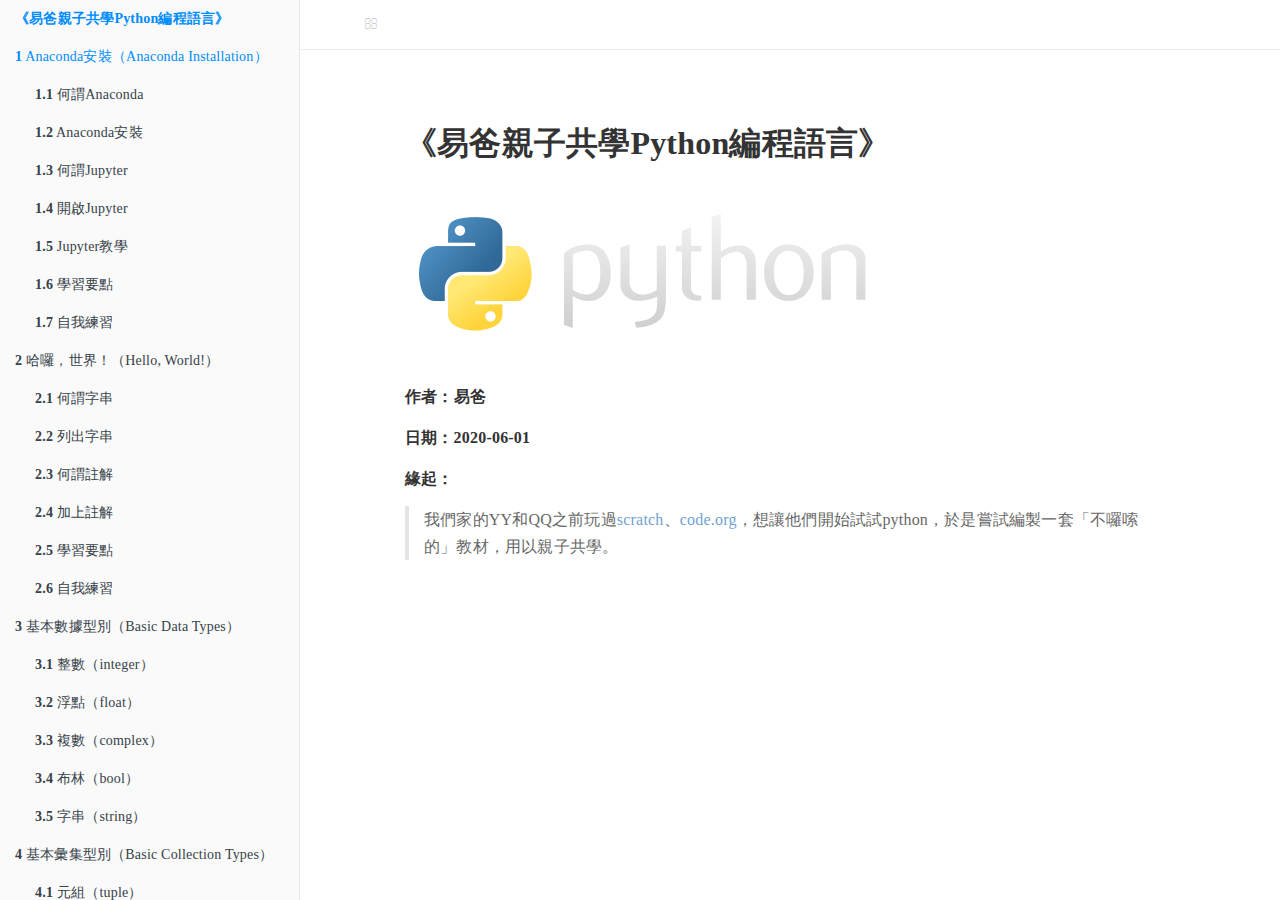
==== docs/index.html @ b2f45317 "first release" ====
<!DOCTYPE html>
<html lang="" xml:lang="">
<head>

  <meta charset="utf-8" />
  <meta http-equiv="X-UA-Compatible" content="IE=edge" />
  <title>《易爸親子共學Python編程語言》 | _main.utf8</title>
  <meta name="description" content="" />
  <meta name="generator" content="bookdown 0.19 and GitBook 2.6.7" />

  <meta property="og:title" content="《易爸親子共學Python編程語言》 | _main.utf8" />
  <meta property="og:type" content="book" />
  
  
  
  

  <meta name="twitter:card" content="summary" />
  <meta name="twitter:title" content="《易爸親子共學Python編程語言》 | _main.utf8" />
  
  
  




  <meta name="viewport" content="width=device-width, initial-scale=1" />
  <meta name="apple-mobile-web-app-capable" content="yes" />
  <meta name="apple-mobile-web-app-status-bar-style" content="black" />
  
  

<link rel="next" href="anaconda安裝anaconda-installation.html"/>
<script src="libs/jquery-2.2.3/jquery.min.js"></script>
<link href="libs/gitbook-2.6.7/css/style.css" rel="stylesheet" />
<link href="libs/gitbook-2.6.7/css/plugin-table.css" rel="stylesheet" />
<link href="libs/gitbook-2.6.7/css/plugin-bookdown.css" rel="stylesheet" />
<link href="libs/gitbook-2.6.7/css/plugin-highlight.css" rel="stylesheet" />
<link href="libs/gitbook-2.6.7/css/plugin-search.css" rel="stylesheet" />
<link href="libs/gitbook-2.6.7/css/plugin-fontsettings.css" rel="stylesheet" />
<link href="libs/gitbook-2.6.7/css/plugin-clipboard.css" rel="stylesheet" />











<style type="text/css">
code.sourceCode > span { display: inline-block; line-height: 1.25; }
code.sourceCode > span { color: inherit; text-decoration: inherit; }
code.sourceCode > span:empty { height: 1.2em; }
.sourceCode { overflow: visible; }
code.sourceCode { white-space: pre; position: relative; }
pre.sourceCode { margin: 0; }
@media screen {
div.sourceCode { overflow: auto; }
}
@media print {
code.sourceCode { white-space: pre-wrap; }
code.sourceCode > span { text-indent: -5em; padding-left: 5em; }
}
pre.numberSource code
  { counter-reset: source-line 0; }
pre.numberSource code > span
  { position: relative; left: -4em; counter-increment: source-line; }
pre.numberSource code > span > a:first-child::before
  { content: counter(source-line);
    position: relative; left: -1em; text-align: right; vertical-align: baseline;
    border: none; display: inline-block;
    -webkit-touch-callout: none; -webkit-user-select: none;
    -khtml-user-select: none; -moz-user-select: none;
    -ms-user-select: none; user-select: none;
    padding: 0 4px; width: 4em;
    color: #aaaaaa;
  }
pre.numberSource { margin-left: 3em; border-left: 1px solid #aaaaaa;  padding-left: 4px; }
div.sourceCode
  {   }
@media screen {
code.sourceCode > span > a:first-child::before { text-decoration: underline; }
}
code span.al { color: #ff0000; font-weight: bold; } /* Alert */
code span.an { color: #60a0b0; font-weight: bold; font-style: italic; } /* Annotation */
code span.at { color: #7d9029; } /* Attribute */
code span.bn { color: #40a070; } /* BaseN */
code span.bu { } /* BuiltIn */
code span.cf { color: #007020; font-weight: bold; } /* ControlFlow */
code span.ch { color: #4070a0; } /* Char */
code span.cn { color: #880000; } /* Constant */
code span.co { color: #60a0b0; font-style: italic; } /* Comment */
code span.cv { color: #60a0b0; font-weight: bold; font-style: italic; } /* CommentVar */
code span.do { color: #ba2121; font-style: italic; } /* Documentation */
code span.dt { color: #902000; } /* DataType */
code span.dv { color: #40a070; } /* DecVal */
code span.er { color: #ff0000; font-weight: bold; } /* Error */
code span.ex { } /* Extension */
code span.fl { color: #40a070; } /* Float */
code span.fu { color: #06287e; } /* Function */
code span.im { } /* Import */
code span.in { color: #60a0b0; font-weight: bold; font-style: italic; } /* Information */
code span.kw { color: #007020; font-weight: bold; } /* Keyword */
code span.op { color: #666666; } /* Operator */
code span.ot { color: #007020; } /* Other */
code span.pp { color: #bc7a00; } /* Preprocessor */
code span.sc { color: #4070a0; } /* SpecialChar */
code span.ss { color: #bb6688; } /* SpecialString */
code span.st { color: #4070a0; } /* String */
code span.va { color: #19177c; } /* Variable */
code span.vs { color: #4070a0; } /* VerbatimString */
code span.wa { color: #60a0b0; font-weight: bold; font-style: italic; } /* Warning */
</style>

<link rel="stylesheet" href="css\JhengHei.css" type="text/css" />
</head>

<body>



  <div class="book without-animation with-summary font-size-2 font-family-1" data-basepath=".">

    <div class="book-summary">
      <nav role="navigation">

<ul class="summary">
<li><a href="index.html#易爸親子共學python編程語言"><strong>《易爸親子共學Python編程語言》</strong></a></li>
<li class="chapter" data-level="1" data-path="anaconda安裝anaconda-installation.html"><a href="anaconda安裝anaconda-installation.html"><i class="fa fa-check"></i><b>1</b> Anaconda安裝（Anaconda Installation）</a><ul>
<li class="chapter" data-level="1.1" data-path="anaconda安裝anaconda-installation.html"><a href="anaconda安裝anaconda-installation.html#何謂anaconda"><i class="fa fa-check"></i><b>1.1</b> 何謂Anaconda</a></li>
<li class="chapter" data-level="1.2" data-path="anaconda安裝anaconda-installation.html"><a href="anaconda安裝anaconda-installation.html#anaconda安裝"><i class="fa fa-check"></i><b>1.2</b> Anaconda安裝</a></li>
<li class="chapter" data-level="1.3" data-path="anaconda安裝anaconda-installation.html"><a href="anaconda安裝anaconda-installation.html#何謂jupyter"><i class="fa fa-check"></i><b>1.3</b> 何謂Jupyter</a></li>
<li class="chapter" data-level="1.4" data-path="anaconda安裝anaconda-installation.html"><a href="anaconda安裝anaconda-installation.html#開啟jupyter"><i class="fa fa-check"></i><b>1.4</b> 開啟Jupyter</a></li>
<li class="chapter" data-level="1.5" data-path="anaconda安裝anaconda-installation.html"><a href="anaconda安裝anaconda-installation.html#jupyter教學"><i class="fa fa-check"></i><b>1.5</b> Jupyter教學</a></li>
<li class="chapter" data-level="1.6" data-path="anaconda安裝anaconda-installation.html"><a href="anaconda安裝anaconda-installation.html#學習要點"><i class="fa fa-check"></i><b>1.6</b> 學習要點</a></li>
<li class="chapter" data-level="1.7" data-path="anaconda安裝anaconda-installation.html"><a href="anaconda安裝anaconda-installation.html#自我練習"><i class="fa fa-check"></i><b>1.7</b> 自我練習</a></li>
</ul></li>
<li class="chapter" data-level="2" data-path="哈囉世界hello-world.html"><a href="哈囉世界hello-world.html"><i class="fa fa-check"></i><b>2</b> 哈囉，世界！（Hello, World!）</a><ul>
<li class="chapter" data-level="2.1" data-path="哈囉世界hello-world.html"><a href="哈囉世界hello-world.html#何謂字串"><i class="fa fa-check"></i><b>2.1</b> 何謂字串</a></li>
<li class="chapter" data-level="2.2" data-path="哈囉世界hello-world.html"><a href="哈囉世界hello-world.html#列出字串"><i class="fa fa-check"></i><b>2.2</b> 列出字串</a></li>
<li class="chapter" data-level="2.3" data-path="哈囉世界hello-world.html"><a href="哈囉世界hello-world.html#何謂註解"><i class="fa fa-check"></i><b>2.3</b> 何謂註解</a></li>
<li class="chapter" data-level="2.4" data-path="哈囉世界hello-world.html"><a href="哈囉世界hello-world.html#加上註解"><i class="fa fa-check"></i><b>2.4</b> 加上註解</a></li>
<li class="chapter" data-level="2.5" data-path="哈囉世界hello-world.html"><a href="哈囉世界hello-world.html#學習要點-1"><i class="fa fa-check"></i><b>2.5</b> 學習要點</a></li>
<li class="chapter" data-level="2.6" data-path="哈囉世界hello-world.html"><a href="哈囉世界hello-world.html#自我練習-1"><i class="fa fa-check"></i><b>2.6</b> 自我練習</a></li>
</ul></li>
<li class="chapter" data-level="3" data-path="基本數據型別basic-data-types.html"><a href="基本數據型別basic-data-types.html"><i class="fa fa-check"></i><b>3</b> 基本數據型別（Basic Data Types）</a><ul>
<li class="chapter" data-level="3.1" data-path="基本數據型別basic-data-types.html"><a href="基本數據型別basic-data-types.html#整數integer"><i class="fa fa-check"></i><b>3.1</b> 整數（integer）</a><ul>
<li class="chapter" data-level="3.1.1" data-path="基本數據型別basic-data-types.html"><a href="基本數據型別basic-data-types.html#列出整數"><i class="fa fa-check"></i><b>3.1.1</b> 列出整數</a></li>
<li class="chapter" data-level="3.1.2" data-path="基本數據型別basic-data-types.html"><a href="基本數據型別basic-data-types.html#何謂數據型別"><i class="fa fa-check"></i><b>3.1.2</b> 何謂數據型別</a></li>
<li class="chapter" data-level="3.1.3" data-path="基本數據型別basic-data-types.html"><a href="基本數據型別basic-data-types.html#整數運算"><i class="fa fa-check"></i><b>3.1.3</b> 整數運算</a></li>
<li class="chapter" data-level="3.1.4" data-path="基本數據型別basic-data-types.html"><a href="基本數據型別basic-data-types.html#自我練習-2"><i class="fa fa-check"></i><b>3.1.4</b> 自我練習</a></li>
</ul></li>
<li class="chapter" data-level="3.2" data-path="基本數據型別basic-data-types.html"><a href="基本數據型別basic-data-types.html#浮點float"><i class="fa fa-check"></i><b>3.2</b> 浮點（float）</a></li>
<li class="chapter" data-level="3.3" data-path="基本數據型別basic-data-types.html"><a href="基本數據型別basic-data-types.html#複數complex"><i class="fa fa-check"></i><b>3.3</b> 複數（complex）</a></li>
<li class="chapter" data-level="3.4" data-path="基本數據型別basic-data-types.html"><a href="基本數據型別basic-data-types.html#布林bool"><i class="fa fa-check"></i><b>3.4</b> 布林（bool）</a></li>
<li class="chapter" data-level="3.5" data-path="基本數據型別basic-data-types.html"><a href="基本數據型別basic-data-types.html#字串string"><i class="fa fa-check"></i><b>3.5</b> 字串（string）</a></li>
</ul></li>
<li class="chapter" data-level="4" data-path="基本彙集型別basic-collection-types.html"><a href="基本彙集型別basic-collection-types.html"><i class="fa fa-check"></i><b>4</b> 基本彙集型別（Basic Collection Types）</a><ul>
<li class="chapter" data-level="4.1" data-path="基本彙集型別basic-collection-types.html"><a href="基本彙集型別basic-collection-types.html#元組tuple"><i class="fa fa-check"></i><b>4.1</b> 元組（tuple）</a></li>
<li class="chapter" data-level="4.2" data-path="基本彙集型別basic-collection-types.html"><a href="基本彙集型別basic-collection-types.html#串列list"><i class="fa fa-check"></i><b>4.2</b> 串列（list）</a></li>
<li class="chapter" data-level="4.3" data-path="基本彙集型別basic-collection-types.html"><a href="基本彙集型別basic-collection-types.html#集合set"><i class="fa fa-check"></i><b>4.3</b> 集合（set）</a></li>
<li class="chapter" data-level="4.4" data-path="基本彙集型別basic-collection-types.html"><a href="基本彙集型別basic-collection-types.html#字典dictionary"><i class="fa fa-check"></i><b>4.4</b> 字典（dictionary）</a></li>
</ul></li>
</ul>

      </nav>
    </div>

    <div class="book-body">
      <div class="body-inner">
        <div class="book-header" role="navigation">
          <h1>
            <i class="fa fa-circle-o-notch fa-spin"></i><a href="./"></a>
          </h1>
        </div>

        <div class="page-wrapper" tabindex="-1" role="main">
          <div class="page-inner">

            <section class="normal" id="section-">
<!--bookdown:title:end-->
<!--bookdown:title:start-->
<div id="易爸親子共學python編程語言" class="section level1 unnumbered">
<h1><strong>《易爸親子共學Python編程語言》</strong></h1>
<!-- ```{r logo, message = FALSE, warning = FALSE, error = FALSE, out.width = "100%"}
knitr::include_graphics(path = "./python.png")
``` -->
<!-- ![](./python.png) -->
<p><img src="img/python.png" width="580" /></p>
<p><strong>作者：易爸</strong></p>
<p><strong>日期：2020-06-01</strong></p>
<p><strong>緣起：</strong></p>
<blockquote>
<p>我們家的YY和QQ之前玩過<a href="https://scratch.mit.edu/">scratch</a>、<a href="https://code.org/">code.org</a>，想讓他們開始試試python，於是嘗試編製一套「不囉嗦的」教材，用以親子共學。</p>
</blockquote>
<p> </p>
<p> </p>

</div>
            </section>

          </div>
        </div>
      </div>

<a href="anaconda安裝anaconda-installation.html" class="navigation navigation-next navigation-unique" aria-label="Next page"><i class="fa fa-angle-right"></i></a>
    </div>
  </div>
<script src="libs/gitbook-2.6.7/js/app.min.js"></script>
<script src="libs/gitbook-2.6.7/js/lunr.js"></script>
<script src="libs/gitbook-2.6.7/js/clipboard.min.js"></script>
<script src="libs/gitbook-2.6.7/js/plugin-search.js"></script>
<script src="libs/gitbook-2.6.7/js/plugin-sharing.js"></script>
<script src="libs/gitbook-2.6.7/js/plugin-fontsettings.js"></script>
<script src="libs/gitbook-2.6.7/js/plugin-bookdown.js"></script>
<script src="libs/gitbook-2.6.7/js/jquery.highlight.js"></script>
<script src="libs/gitbook-2.6.7/js/plugin-clipboard.js"></script>
<script>
gitbook.require(["gitbook"], function(gitbook) {
gitbook.start({
"sharing": {
"github": false,
"facebook": true,
"twitter": true,
"linkedin": false,
"weibo": false,
"instapaper": false,
"vk": false,
"all": ["facebook", "twitter", "linkedin", "weibo", "instapaper"]
},
"fontsettings": {
"theme": "white",
"family": "sans",
"size": 2
},
"edit": {
"link": null,
"text": null
},
"history": {
"link": null,
"text": null
},
"view": {
"link": null,
"text": null
},
"download": null,
"toc": {
"collapse": "subsection"
}
});
});
</script>

</body>

</html>
---- docs/libs/gitbook-2.6.7/css/style.css ----
/*! normalize.css v2.1.0 | MIT License | git.io/normalize */img,legend{border:0}*,.fa{-webkit-font-smoothing:antialiased}.fa-ul>li,sub,sup{position:relative}.book .book-body .page-wrapper .page-inner section.normal hr:after,.book-langs-index .inner .languages:after,.buttons:after,.dropdown-menu .buttons:after{clear:both}body,html{-ms-text-size-adjust:100%;-webkit-text-size-adjust:100%}article,aside,details,figcaption,figure,footer,header,hgroup,main,nav,section,summary{display:block}audio,canvas,video{display:inline-block}.hidden,[hidden]{display:none}audio:not([controls]){display:none;height:0}html{font-family:sans-serif}body,figure{margin:0}a:focus{outline:dotted thin}a:active,a:hover{outline:0}h1{font-size:2em;margin:.67em 0}abbr[title]{border-bottom:1px dotted}b,strong{font-weight:700}dfn{font-style:italic}hr{-moz-box-sizing:content-box;box-sizing:content-box;height:0}mark{background:#ff0;color:#000}code,kbd,pre,samp{font-family:monospace,serif;font-size:1em}pre{white-space:pre-wrap}q{quotes:"\201C" "\201D" "\2018" "\2019"}small{font-size:80%}sub,sup{font-size:75%;line-height:0;vertical-align:baseline}sup{top:-.5em}sub{bottom:-.25em}svg:not(:root){overflow:hidden}fieldset{border:1px solid silver;margin:0 2px;padding:.35em .625em .75em}legend{padding:0}button,input,select,textarea{font-family:inherit;font-size:100%;margin:0}button,input{line-height:normal}button,select{text-transform:none}button,html input[type=button],input[type=reset],input[type=submit]{-webkit-appearance:button;cursor:pointer}button[disabled],html input[disabled]{cursor:default}input[type=checkbox],input[type=radio]{box-sizing:border-box;padding:0}input[type=search]{-webkit-appearance:textfield;-moz-box-sizing:content-box;-webkit-box-sizing:content-box;box-sizing:content-box}input[type=search]::-webkit-search-cancel-button{margin-right:10px;}button::-moz-focus-inner,input::-moz-focus-inner{border:0;padding:0}textarea{overflow:auto;vertical-align:top}table{border-collapse:collapse;border-spacing:0}/*!
 * Preboot v2
 *
 * Open sourced under MIT license by @mdo.
 * Some variables and mixins from Bootstrap (Apache 2 license).
 */.link-inherit,.link-inherit:focus,.link-inherit:hover{color:inherit}.fa,.fa-stack{display:inline-block}/*!
 *  Font Awesome 4.1.0 by @davegandy - http://fontawesome.io - @fontawesome
 *  License - http://fontawesome.io/license (Font: SIL OFL 1.1, CSS: MIT License)
 */@font-face{font-family:FontAwesome;src:url(./fontawesome/fontawesome-webfont.ttf?v=4.1.0) format('truetype');font-weight:400;font-style:normal}.fa{font-family:FontAwesome;font-style:normal;font-weight:400;line-height:1;-moz-osx-font-smoothing:grayscale}.book .book-header,.book .book-summary{font-family:"Helvetica Neue",Helvetica,Arial,sans-serif}.fa-lg{font-size:1.33333333em;line-height:.75em;vertical-align:-15%}.fa-2x{font-size:2em}.fa-3x{font-size:3em}.fa-4x{font-size:4em}.fa-5x{font-size:5em}.fa-fw{width:1.28571429em;text-align:center}.fa-ul{padding-left:0;margin-left:2.14285714em;list-style-type:none}.fa-li{position:absolute;left:-2.14285714em;width:2.14285714em;top:.14285714em;text-align:center}.fa-li.fa-lg{left:-1.85714286em}.fa-border{padding:.2em .25em .15em;border:.08em solid #eee;border-radius:.1em}.pull-right{float:right}.pull-left{float:left}.fa.pull-left{margin-right:.3em}.fa.pull-right{margin-left:.3em}.fa-spin{-webkit-animation:spin 2s infinite linear;-moz-animation:spin 2s infinite linear;-o-animation:spin 2s infinite linear;animation:spin 2s infinite linear}@-moz-keyframes spin{0%{-moz-transform:rotate(0)}100%{-moz-transform:rotate(359deg)}}@-webkit-keyframes spin{0%{-webkit-transform:rotate(0)}100%{-webkit-transform:rotate(359deg)}}@-o-keyframes spin{0%{-o-transform:rotate(0)}100%{-o-transform:rotate(359deg)}}@keyframes spin{0%{-webkit-transform:rotate(0);transform:rotate(0)}100%{-webkit-transform:rotate(359deg);transform:rotate(359deg)}}.fa-rotate-90{filter:progid:DXImageTransform.Microsoft.BasicImage(rotation=1);-webkit-transform:rotate(90deg);-moz-transform:rotate(90deg);-ms-transform:rotate(90deg);-o-transform:rotate(90deg);transform:rotate(90deg)}.fa-rotate-180{filter:progid:DXImageTransform.Microsoft.BasicImage(rotation=2);-webkit-transform:rotate(180deg);-moz-transform:rotate(180deg);-ms-transform:rotate(180deg);-o-transform:rotate(180deg);transform:rotate(180deg)}.fa-rotate-270{filter:progid:DXImageTransform.Microsoft.BasicImage(rotation=3);-webkit-transform:rotate(270deg);-moz-transform:rotate(270deg);-ms-transform:rotate(270deg);-o-transform:rotate(270deg);transform:rotate(270deg)}.fa-flip-horizontal{filter:progid:DXImageTransform.Microsoft.BasicImage(rotation=0, mirror=1);-webkit-transform:scale(-1,1);-moz-transform:scale(-1,1);-ms-transform:scale(-1,1);-o-transform:scale(-1,1);transform:scale(-1,1)}.fa-flip-vertical{filter:progid:DXImageTransform.Microsoft.BasicImage(rotation=2, mirror=1);-webkit-transform:scale(1,-1);-moz-transform:scale(1,-1);-ms-transform:scale(1,-1);-o-transform:scale(1,-1);transform:scale(1,-1)}.fa-stack{position:relative;width:2em;height:2em;line-height:2em;vertical-align:middle}.fa-stack-1x,.fa-stack-2x{position:absolute;left:0;width:100%;text-align:center}.fa-stack-1x{line-height:inherit}.fa-stack-2x{font-size:2em}.fa-inverse{color:#fff}.fa-glass:before{content:"\f000"}.fa-music:before{content:"\f001"}.fa-search:before{content:"\f002"}.fa-envelope-o:before{content:"\f003"}.fa-heart:before{content:"\f004"}.fa-star:before{content:"\f005"}.fa-star-o:before{content:"\f006"}.fa-user:before{content:"\f007"}.fa-film:before{content:"\f008"}.fa-th-large:before{content:"\f009"}.fa-th:before{content:"\f00a"}.fa-th-list:before{content:"\f00b"}.fa-check:before{content:"\f00c"}.fa-times:before{content:"\f00d"}.fa-search-plus:before{content:"\f00e"}.fa-search-minus:before{content:"\f010"}.fa-power-off:before{content:"\f011"}.fa-signal:before{content:"\f012"}.fa-cog:before,.fa-gear:before{content:"\f013"}.fa-trash-o:before{content:"\f014"}.fa-home:before{content:"\f015"}.fa-file-o:before{content:"\f016"}.fa-clock-o:before{content:"\f017"}.fa-road:before{content:"\f018"}.fa-download:before{content:"\f019"}.fa-arrow-circle-o-down:before{content:"\f01a"}.fa-arrow-circle-o-up:before{content:"\f01b"}.fa-inbox:before{content:"\f01c"}.fa-play-circle-o:before{content:"\f01d"}.fa-repeat:before,.fa-rotate-right:before{content:"\f01e"}.fa-refresh:before{content:"\f021"}.fa-list-alt:before{content:"\f022"}.fa-lock:before{content:"\f023"}.fa-flag:before{content:"\f024"}.fa-headphones:before{content:"\f025"}.fa-volume-off:before{content:"\f026"}.fa-volume-down:before{content:"\f027"}.fa-volume-up:before{content:"\f028"}.fa-qrcode:before{content:"\f029"}.fa-barcode:before{content:"\f02a"}.fa-tag:before{content:"\f02b"}.fa-tags:before{content:"\f02c"}.fa-book:before{content:"\f02d"}.fa-bookmark:before{content:"\f02e"}.fa-print:before{content:"\f02f"}.fa-camera:before{content:"\f030"}.fa-font:before{content:"\f031"}.fa-bold:before{content:"\f032"}.fa-italic:before{content:"\f033"}.fa-text-height:before{content:"\f034"}.fa-text-width:before{content:"\f035"}.fa-align-left:before{content:"\f036"}.fa-align-center:before{content:"\f037"}.fa-align-right:before{content:"\f038"}.fa-align-justify:before{content:"\f039"}.fa-list:before{content:"\f03a"}.fa-dedent:before,.fa-outdent:before{content:"\f03b"}.fa-indent:before{content:"\f03c"}.fa-video-camera:before{content:"\f03d"}.fa-image:before,.fa-photo:before,.fa-picture-o:before{content:"\f03e"}.fa-pencil:before{content:"\f040"}.fa-map-marker:before{content:"\f041"}.fa-adjust:before{content:"\f042"}.fa-tint:before{content:"\f043"}.fa-edit:before,.fa-pencil-square-o:before{content:"\f044"}.fa-share-square-o:before{content:"\f045"}.fa-check-square-o:before{content:"\f046"}.fa-arrows:before{content:"\f047"}.fa-step-backward:before{content:"\f048"}.fa-fast-backward:before{content:"\f049"}.fa-backward:before{content:"\f04a"}.fa-play:before{content:"\f04b"}.fa-pause:before{content:"\f04c"}.fa-stop:before{content:"\f04d"}.fa-forward:before{content:"\f04e"}.fa-fast-forward:before{content:"\f050"}.fa-step-forward:before{content:"\f051"}.fa-eject:before{content:"\f052"}.fa-chevron-left:before{content:"\f053"}.fa-chevron-right:before{content:"\f054"}.fa-plus-circle:before{content:"\f055"}.fa-minus-circle:before{content:"\f056"}.fa-times-circle:before{content:"\f057"}.fa-check-circle:before{content:"\f058"}.fa-question-circle:before{content:"\f059"}.fa-info-circle:before{content:"\f05a"}.fa-crosshairs:before{content:"\f05b"}.fa-times-circle-o:before{content:"\f05c"}.fa-check-circle-o:before{content:"\f05d"}.fa-ban:before{content:"\f05e"}.fa-arrow-left:before{content:"\f060"}.fa-arrow-right:before{content:"\f061"}.fa-arrow-up:before{content:"\f062"}.fa-arrow-down:before{content:"\f063"}.fa-mail-forward:before,.fa-share:before{content:"\f064"}.fa-expand:before{content:"\f065"}.fa-compress:before{content:"\f066"}.fa-plus:before{content:"\f067"}.fa-minus:before{content:"\f068"}.fa-asterisk:before{content:"\f069"}.fa-exclamation-circle:before{content:"\f06a"}.fa-gift:before{content:"\f06b"}.fa-leaf:before{content:"\f06c"}.fa-fire:before{content:"\f06d"}.fa-eye:before{content:"\f06e"}.fa-eye-slash:before{content:"\f070"}.fa-exclamation-triangle:before,.fa-warning:before{content:"\f071"}.fa-plane:before{content:"\f072"}.fa-calendar:before{content:"\f073"}.fa-random:before{content:"\f074"}.fa-comment:before{content:"\f075"}.fa-magnet:before{content:"\f076"}.fa-chevron-up:before{content:"\f077"}.fa-chevron-down:before{content:"\f078"}.fa-retweet:before{content:"\f079"}.fa-shopping-cart:before{content:"\f07a"}.fa-folder:before{content:"\f07b"}.fa-folder-open:before{content:"\f07c"}.fa-arrows-v:before{content:"\f07d"}.fa-arrows-h:before{content:"\f07e"}.fa-bar-chart-o:before{content:"\f080"}.fa-twitter-square:before{content:"\f081"}.fa-facebook-square:before{content:"\f082"}.fa-camera-retro:before{content:"\f083"}.fa-key:before{content:"\f084"}.fa-cogs:before,.fa-gears:before{content:"\f085"}.fa-comments:before{content:"\f086"}.fa-thumbs-o-up:before{content:"\f087"}.fa-thumbs-o-down:before{content:"\f088"}.fa-star-half:before{content:"\f089"}.fa-heart-o:before{content:"\f08a"}.fa-sign-out:before{content:"\f08b"}.fa-linkedin-square:before{content:"\f08c"}.fa-thumb-tack:before{content:"\f08d"}.fa-external-link:before{content:"\f08e"}.fa-sign-in:before{content:"\f090"}.fa-trophy:before{content:"\f091"}.fa-github-square:before{content:"\f092"}.fa-upload:before{content:"\f093"}.fa-lemon-o:before{content:"\f094"}.fa-phone:before{content:"\f095"}.fa-square-o:before{content:"\f096"}.fa-bookmark-o:before{content:"\f097"}.fa-phone-square:before{content:"\f098"}.fa-twitter:before{content:"\f099"}.fa-facebook:before{content:"\f09a"}.fa-github:before{content:"\f09b"}.fa-unlock:before{content:"\f09c"}.fa-credit-card:before{content:"\f09d"}.fa-rss:before{content:"\f09e"}.fa-hdd-o:before{content:"\f0a0"}.fa-bullhorn:before{content:"\f0a1"}.fa-bell:before{content:"\f0f3"}.fa-certificate:before{content:"\f0a3"}.fa-hand-o-right:before{content:"\f0a4"}.fa-hand-o-left:before{content:"\f0a5"}.fa-hand-o-up:before{content:"\f0a6"}.fa-hand-o-down:before{content:"\f0a7"}.fa-arrow-circle-left:before{content:"\f0a8"}.fa-arrow-circle-right:before{content:"\f0a9"}.fa-arrow-circle-up:before{content:"\f0aa"}.fa-arrow-circle-down:before{content:"\f0ab"}.fa-globe:before{content:"\f0ac"}.fa-wrench:before{content:"\f0ad"}.fa-tasks:before{content:"\f0ae"}.fa-filter:before{content:"\f0b0"}.fa-briefcase:before{content:"\f0b1"}.fa-arrows-alt:before{content:"\f0b2"}.fa-group:before,.fa-users:before{content:"\f0c0"}.fa-chain:before,.fa-link:before{content:"\f0c1"}.fa-cloud:before{content:"\f0c2"}.fa-flask:before{content:"\f0c3"}.fa-cut:before,.fa-scissors:before{content:"\f0c4"}.fa-copy:before,.fa-files-o:before{content:"\f0c5"}.fa-paperclip:before{content:"\f0c6"}.fa-floppy-o:before,.fa-save:before{content:"\f0c7"}.fa-square:before{content:"\f0c8"}.fa-bars:before,.fa-navicon:before,.fa-reorder:before{content:"\f0c9"}.fa-list-ul:before{content:"\f0ca"}.fa-list-ol:before{content:"\f0cb"}.fa-strikethrough:before{content:"\f0cc"}.fa-underline:before{content:"\f0cd"}.fa-table:before{content:"\f0ce"}.fa-magic:before{content:"\f0d0"}.fa-truck:before{content:"\f0d1"}.fa-pinterest:before{content:"\f0d2"}.fa-pinterest-square:before{content:"\f0d3"}.fa-google-plus-square:before{content:"\f0d4"}.fa-google-plus:before{content:"\f0d5"}.fa-money:before{content:"\f0d6"}.fa-caret-down:before{content:"\f0d7"}.fa-caret-up:before{content:"\f0d8"}.fa-caret-left:before{content:"\f0d9"}.fa-caret-right:before{content:"\f0da"}.fa-columns:before{content:"\f0db"}.fa-sort:before,.fa-unsorted:before{content:"\f0dc"}.fa-sort-desc:before,.fa-sort-down:before{content:"\f0dd"}.fa-sort-asc:before,.fa-sort-up:before{content:"\f0de"}.fa-envelope:before{content:"\f0e0"}.fa-linkedin:before{content:"\f0e1"}.fa-rotate-left:before,.fa-undo:before{content:"\f0e2"}.fa-gavel:before,.fa-legal:before{content:"\f0e3"}.fa-dashboard:before,.fa-tachometer:before{content:"\f0e4"}.fa-comment-o:before{content:"\f0e5"}.fa-comments-o:before{content:"\f0e6"}.fa-bolt:before,.fa-flash:before{content:"\f0e7"}.fa-sitemap:before{content:"\f0e8"}.fa-umbrella:before{content:"\f0e9"}.fa-clipboard:before,.fa-paste:before{content:"\f0ea"}.fa-lightbulb-o:before{content:"\f0eb"}.fa-exchange:before{content:"\f0ec"}.fa-cloud-download:before{content:"\f0ed"}.fa-cloud-upload:before{content:"\f0ee"}.fa-user-md:before{content:"\f0f0"}.fa-stethoscope:before{content:"\f0f1"}.fa-suitcase:before{content:"\f0f2"}.fa-bell-o:before{content:"\f0a2"}.fa-coffee:before{content:"\f0f4"}.fa-cutlery:before{content:"\f0f5"}.fa-file-text-o:before{content:"\f0f6"}.fa-building-o:before{content:"\f0f7"}.fa-hospital-o:before{content:"\f0f8"}.fa-ambulance:before{content:"\f0f9"}.fa-medkit:before{content:"\f0fa"}.fa-fighter-jet:before{content:"\f0fb"}.fa-beer:before{content:"\f0fc"}.fa-h-square:before{content:"\f0fd"}.fa-plus-square:before{content:"\f0fe"}.fa-angle-double-left:before{content:"\f100"}.fa-angle-double-right:before{content:"\f101"}.fa-angle-double-up:before{content:"\f102"}.fa-angle-double-down:before{content:"\f103"}.fa-angle-left:before{content:"\f104"}.fa-angle-right:before{content:"\f105"}.fa-angle-up:before{content:"\f106"}.fa-angle-down:before{content:"\f107"}.fa-desktop:before{content:"\f108"}.fa-laptop:before{content:"\f109"}.fa-tablet:before{content:"\f10a"}.fa-mobile-phone:before,.fa-mobile:before{content:"\f10b"}.fa-circle-o:before{content:"\f10c"}.fa-quote-left:before{content:"\f10d"}.fa-quote-right:before{content:"\f10e"}.fa-spinner:before{content:"\f110"}.fa-circle:before{content:"\f111"}.fa-mail-reply:before,.fa-reply:before{content:"\f112"}.fa-github-alt:before{content:"\f113"}.fa-folder-o:before{content:"\f114"}.fa-folder-open-o:before{content:"\f115"}.fa-smile-o:before{content:"\f118"}.fa-frown-o:before{content:"\f119"}.fa-meh-o:before{content:"\f11a"}.fa-gamepad:before{content:"\f11b"}.fa-keyboard-o:before{content:"\f11c"}.fa-flag-o:before{content:"\f11d"}.fa-flag-checkered:before{content:"\f11e"}.fa-terminal:before{content:"\f120"}.fa-code:before{content:"\f121"}.fa-mail-reply-all:before,.fa-reply-all:before{content:"\f122"}.fa-star-half-empty:before,.fa-star-half-full:before,.fa-star-half-o:before{content:"\f123"}.fa-location-arrow:before{content:"\f124"}.fa-crop:before{content:"\f125"}.fa-code-fork:before{content:"\f126"}.fa-chain-broken:before,.fa-unlink:before{content:"\f127"}.fa-question:before{content:"\f128"}.fa-info:before{content:"\f129"}.fa-exclamation:before{content:"\f12a"}.fa-superscript:before{content:"\f12b"}.fa-subscript:before{content:"\f12c"}.fa-eraser:before{content:"\f12d"}.fa-puzzle-piece:before{content:"\f12e"}.fa-microphone:before{content:"\f130"}.fa-microphone-slash:before{content:"\f131"}.fa-shield:before{content:"\f132"}.fa-calendar-o:before{content:"\f133"}.fa-fire-extinguisher:before{content:"\f134"}.fa-rocket:before{content:"\f135"}.fa-maxcdn:before{content:"\f136"}.fa-chevron-circle-left:before{content:"\f137"}.fa-chevron-circle-right:before{content:"\f138"}.fa-chevron-circle-up:before{content:"\f139"}.fa-chevron-circle-down:before{content:"\f13a"}.fa-html5:before{content:"\f13b"}.fa-css3:before{content:"\f13c"}.fa-anchor:before{content:"\f13d"}.fa-unlock-alt:before{content:"\f13e"}.fa-bullseye:before{content:"\f140"}.fa-ellipsis-h:before{content:"\f141"}.fa-ellipsis-v:before{content:"\f142"}.fa-rss-square:before{content:"\f143"}.fa-play-circle:before{content:"\f144"}.fa-ticket:before{content:"\f145"}.fa-minus-square:before{content:"\f146"}.fa-minus-square-o:before{content:"\f147"}.fa-level-up:before{content:"\f148"}.fa-level-down:before{content:"\f149"}.fa-check-square:before{content:"\f14a"}.fa-pencil-square:before{content:"\f14b"}.fa-external-link-square:before{content:"\f14c"}.fa-share-square:before{content:"\f14d"}.fa-compass:before{content:"\f14e"}.fa-caret-square-o-down:before,.fa-toggle-down:before{content:"\f150"}.fa-caret-square-o-up:before,.fa-toggle-up:before{content:"\f151"}.fa-caret-square-o-right:before,.fa-toggle-right:before{content:"\f152"}.fa-eur:before,.fa-euro:before{content:"\f153"}.fa-gbp:before{content:"\f154"}.fa-dollar:before,.fa-usd:before{content:"\f155"}.fa-inr:before,.fa-rupee:before{content:"\f156"}.fa-cny:before,.fa-jpy:before,.fa-rmb:before,.fa-yen:before{content:"\f157"}.fa-rouble:before,.fa-rub:before,.fa-ruble:before{content:"\f158"}.fa-krw:before,.fa-won:before{content:"\f159"}.fa-bitcoin:before,.fa-btc:before{content:"\f15a"}.fa-file:before{content:"\f15b"}.fa-file-text:before{content:"\f15c"}.fa-sort-alpha-asc:before{content:"\f15d"}.fa-sort-alpha-desc:before{content:"\f15e"}.fa-sort-amount-asc:before{content:"\f160"}.fa-sort-amount-desc:before{content:"\f161"}.fa-sort-numeric-asc:before{content:"\f162"}.fa-sort-numeric-desc:before{content:"\f163"}.fa-thumbs-up:before{content:"\f164"}.fa-thumbs-down:before{content:"\f165"}.fa-youtube-square:before{content:"\f166"}.fa-youtube:before{content:"\f167"}.fa-xing:before{content:"\f168"}.fa-xing-square:before{content:"\f169"}.fa-youtube-play:before{content:"\f16a"}.fa-dropbox:before{content:"\f16b"}.fa-stack-overflow:before{content:"\f16c"}.fa-instagram:before{content:"\f16d"}.fa-flickr:before{content:"\f16e"}.fa-adn:before{content:"\f170"}.fa-bitbucket:before{content:"\f171"}.fa-bitbucket-square:before{content:"\f172"}.fa-tumblr:before{content:"\f173"}.fa-tumblr-square:before{content:"\f174"}.fa-long-arrow-down:before{content:"\f175"}.fa-long-arrow-up:before{content:"\f176"}.fa-long-arrow-left:before{content:"\f177"}.fa-long-arrow-right:before{content:"\f178"}.fa-apple:before{content:"\f179"}.fa-windows:before{content:"\f17a"}.fa-android:before{content:"\f17b"}.fa-linux:before{content:"\f17c"}.fa-dribbble:before{content:"\f17d"}.fa-skype:before{content:"\f17e"}.fa-foursquare:before{content:"\f180"}.fa-trello:before{content:"\f181"}.fa-female:before{content:"\f182"}.fa-male:before{content:"\f183"}.fa-gittip:before{content:"\f184"}.fa-sun-o:before{content:"\f185"}.fa-moon-o:before{content:"\f186"}.fa-archive:before{content:"\f187"}.fa-bug:before{content:"\f188"}.fa-vk:before{content:"\f189"}.fa-weibo:before{content:"\f18a"}.fa-renren:before{content:"\f18b"}.fa-pagelines:before{content:"\f18c"}.fa-stack-exchange:before{content:"\f18d"}.fa-arrow-circle-o-right:before{content:"\f18e"}.fa-arrow-circle-o-left:before{content:"\f190"}.fa-caret-square-o-left:before,.fa-toggle-left:before{content:"\f191"}.fa-dot-circle-o:before{content:"\f192"}.fa-wheelchair:before{content:"\f193"}.fa-vimeo-square:before{content:"\f194"}.fa-try:before,.fa-turkish-lira:before{content:"\f195"}.fa-plus-square-o:before{content:"\f196"}.fa-space-shuttle:before{content:"\f197"}.fa-slack:before{content:"\f198"}.fa-envelope-square:before{content:"\f199"}.fa-wordpress:before{content:"\f19a"}.fa-openid:before{content:"\f19b"}.fa-bank:before,.fa-institution:before,.fa-university:before{content:"\f19c"}.fa-graduation-cap:before,.fa-mortar-board:before{content:"\f19d"}.fa-yahoo:before{content:"\f19e"}.fa-google:before{content:"\f1a0"}.fa-reddit:before{content:"\f1a1"}.fa-reddit-square:before{content:"\f1a2"}.fa-stumbleupon-circle:before{content:"\f1a3"}.fa-stumbleupon:before{content:"\f1a4"}.fa-delicious:before{content:"\f1a5"}.fa-digg:before{content:"\f1a6"}.fa-pied-piper-square:before,.fa-pied-piper:before{content:"\f1a7"}.fa-pied-piper-alt:before{content:"\f1a8"}.fa-drupal:before{content:"\f1a9"}.fa-joomla:before{content:"\f1aa"}.fa-language:before{content:"\f1ab"}.fa-fax:before{content:"\f1ac"}.fa-building:before{content:"\f1ad"}.fa-child:before{content:"\f1ae"}.fa-paw:before{content:"\f1b0"}.fa-spoon:before{content:"\f1b1"}.fa-cube:before{content:"\f1b2"}.fa-cubes:before{content:"\f1b3"}.fa-behance:before{content:"\f1b4"}.fa-behance-square:before{content:"\f1b5"}.fa-steam:before{content:"\f1b6"}.fa-steam-square:before{content:"\f1b7"}.fa-recycle:before{content:"\f1b8"}.fa-automobile:before,.fa-car:before{content:"\f1b9"}.fa-cab:before,.fa-taxi:before{content:"\f1ba"}.fa-tree:before{content:"\f1bb"}.fa-spotify:before{content:"\f1bc"}.fa-deviantart:before{content:"\f1bd"}.fa-soundcloud:before{content:"\f1be"}.fa-database:before{content:"\f1c0"}.fa-file-pdf-o:before{content:"\f1c1"}.fa-file-word-o:before{content:"\f1c2"}.fa-file-excel-o:before{content:"\f1c3"}.fa-file-powerpoint-o:before{content:"\f1c4"}.fa-file-image-o:before,.fa-file-photo-o:before,.fa-file-picture-o:before{content:"\f1c5"}.fa-file-archive-o:before,.fa-file-zip-o:before{content:"\f1c6"}.fa-file-audio-o:before,.fa-file-sound-o:before{content:"\f1c7"}.fa-file-movie-o:before,.fa-file-video-o:before{content:"\f1c8"}.fa-file-code-o:before{content:"\f1c9"}.fa-vine:before{content:"\f1ca"}.fa-codepen:before{content:"\f1cb"}.fa-jsfiddle:before{content:"\f1cc"}.fa-life-bouy:before,.fa-life-ring:before,.fa-life-saver:before,.fa-support:before{content:"\f1cd"}.fa-circle-o-notch:before{content:"\f1ce"}.fa-ra:before,.fa-rebel:before{content:"\f1d0"}.fa-empire:before,.fa-ge:before{content:"\f1d1"}.fa-git-square:before{content:"\f1d2"}.fa-git:before{content:"\f1d3"}.fa-hacker-news:before{content:"\f1d4"}.fa-tencent-weibo:before{content:"\f1d5"}.fa-qq:before{content:"\f1d6"}.fa-wechat:before,.fa-weixin:before{content:"\f1d7"}.fa-paper-plane:before,.fa-send:before{content:"\f1d8"}.fa-paper-plane-o:before,.fa-send-o:before{content:"\f1d9"}.fa-history:before{content:"\f1da"}.fa-circle-thin:before{content:"\f1db"}.fa-header:before{content:"\f1dc"}.fa-paragraph:before{content:"\f1dd"}.fa-sliders:before{content:"\f1de"}.fa-share-alt:before{content:"\f1e0"}.fa-share-alt-square:before{content:"\f1e1"}.fa-bomb:before{content:"\f1e2"}.book-langs-index{width:100%;height:100%;padding:40px 0;margin:0;overflow:auto}@media (max-width:600px){.book-langs-index{padding:0}}.book-langs-index .inner{max-width:600px;width:100%;margin:0 auto;padding:30px;background:#fff;border-radius:3px}.book-langs-index .inner h3{margin:0}.book-langs-index .inner .languages{list-style:none;padding:20px 30px;margin-top:20px;border-top:1px solid #eee}.book-langs-index .inner .languages:after,.book-langs-index .inner .languages:before{content:" ";display:table;line-height:0}.book-langs-index .inner .languages li{width:50%;float:left;padding:10px 5px;font-size:16px}@media (max-width:600px){.book-langs-index .inner .languages li{width:100%;max-width:100%}}.book .book-header{overflow:visible;height:50px;padding:0 8px;z-index:2;font-size:.85em;color:#7e888b;background:0 0}.book .book-header .btn{display:block;height:50px;padding:0 15px;border-bottom:none;color:#ccc;text-transform:uppercase;line-height:50px;-webkit-box-shadow:none!important;box-shadow:none!important;position:relative;font-size:14px}.book .book-header .btn:hover{position:relative;text-decoration:none;color:#444;background:0 0}.book .book-header h1{margin:0;font-size:20px;font-weight:200;text-align:center;line-height:50px;opacity:0;padding-left:200px;padding-right:200px;-webkit-transition:opacity .2s ease;-moz-transition:opacity .2s ease;-o-transition:opacity .2s ease;transition:opacity .2s ease;overflow:hidden;text-overflow:ellipsis;white-space:nowrap}.book .book-header h1 a,.book .book-header h1 a:hover{color:inherit;text-decoration:none}@media (max-width:1000px){.book .book-header h1{display:none}}.book .book-header h1 i{display:none}.book .book-header:hover h1{opacity:1}.book.is-loading .book-header h1 i{display:inline-block}.book.is-loading .book-header h1 a{display:none}.dropdown{position:relative}.dropdown-menu{position:absolute;top:100%;left:0;z-index:100;display:none;float:left;min-width:160px;padding:0;margin:2px 0 0;list-style:none;font-size:14px;background-color:#fafafa;border:1px solid rgba(0,0,0,.07);border-radius:1px;-webkit-box-shadow:0 6px 12px rgba(0,0,0,.175);box-shadow:0 6px 12px rgba(0,0,0,.175);background-clip:padding-box}.dropdown-menu.open{display:block}.dropdown-menu.dropdown-left{left:auto;right:4%}.dropdown-menu.dropdown-left .dropdown-caret{right:14px;left:auto}.dropdown-menu .dropdown-caret{position:absolute;top:-8px;left:14px;width:18px;height:10px;float:left;overflow:hidden}.dropdown-menu .dropdown-caret .caret-inner,.dropdown-menu .dropdown-caret .caret-outer{display:inline-block;top:0;border-left:9px solid transparent;border-right:9px solid transparent;position:absolute}.dropdown-menu .dropdown-caret .caret-outer{border-bottom:9px solid rgba(0,0,0,.1);height:auto;left:0;width:auto;margin-left:-1px}.dropdown-menu .dropdown-caret .caret-inner{margin-top:-1px;top:1px;border-bottom:9px solid #fafafa}.dropdown-menu .buttons{border-bottom:1px solid rgba(0,0,0,.07)}.dropdown-menu .buttons:after,.dropdown-menu .buttons:before{content:" ";display:table;line-height:0}.dropdown-menu .buttons:last-child{border-bottom:none}.dropdown-menu .buttons .button{border:0;background-color:transparent;color:#a6a6a6;width:100%;text-align:center;float:left;line-height:1.42857143;padding:8px 4px}.alert,.dropdown-menu .buttons .button:hover{color:#444}.dropdown-menu .buttons .button:focus,.dropdown-menu .buttons .button:hover{outline:0}.dropdown-menu .buttons .button.size-2{width:50%}.dropdown-menu .buttons .button.size-3{width:33%}.alert{padding:15px;margin-bottom:20px;background:#eee;border-bottom:5px solid #ddd}.alert-success{background:#dff0d8;border-color:#d6e9c6;color:#3c763d}.alert-info{background:#d9edf7;border-color:#bce8f1;color:#31708f}.alert-danger{background:#f2dede;border-color:#ebccd1;color:#a94442}.alert-warning{background:#fcf8e3;border-color:#faebcc;color:#8a6d3b}.book .book-summary{position:absolute;top:0;left:-300px;bottom:0;z-index:1;width:300px;color:#364149;background:#fafafa;border-right:1px solid rgba(0,0,0,.07);-webkit-transition:left 250ms ease;-moz-transition:left 250ms ease;-o-transition:left 250ms ease;transition:left 250ms ease}.book .book-summary ul.summary{position:absolute;top:0;left:0;right:0;bottom:0;overflow-y:auto;list-style:none;margin:0;padding:0;-webkit-transition:top .5s ease;-moz-transition:top .5s ease;-o-transition:top .5s ease;transition:top .5s ease}.book .book-summary ul.summary li{list-style:none}.book .book-summary ul.summary li.divider{height:1px;margin:7px 0;overflow:hidden;background:rgba(0,0,0,.07)}.book .book-summary ul.summary li i.fa-check{display:none;position:absolute;right:9px;top:16px;font-size:9px;color:#3c3}.book .book-summary ul.summary li.done>a{color:#364149;font-weight:400}.book .book-summary ul.summary li.done>a i{display:inline}.book .book-summary ul.summary li a,.book .book-summary ul.summary li span{display:block;padding:10px 15px;border-bottom:none;color:#364149;background:0 0;text-overflow:ellipsis;overflow:hidden;white-space:nowrap;position:relative}.book .book-summary ul.summary li span{cursor:not-allowed;opacity:.3;filter:alpha(opacity=30)}.book .book-summary ul.summary li a:hover,.book .book-summary ul.summary li.active>a{color:#008cff;background:0 0;text-decoration:none}.book .book-summary ul.summary li ul{padding-left:20px}@media (max-width:600px){.book .book-summary{width:calc(100% - 60px);bottom:0;left:-100%}}.book.with-summary .book-summary{left:0}.book.without-animation .book-summary{-webkit-transition:none!important;-moz-transition:none!important;-o-transition:none!important;transition:none!important}.book{position:relative;width:100%;height:100%}.book .book-body,.book .book-body .body-inner{position:absolute;top:0;left:0;overflow-y:auto;bottom:0;right:0}.book .book-body{color:#000;background:#fff;-webkit-transition:left 250ms ease;-moz-transition:left 250ms ease;-o-transition:left 250ms ease;transition:left 250ms ease}.book .book-body .page-wrapper{position:relative;outline:0}.book .book-body .page-wrapper .page-inner{max-width:800px;margin:0 auto;padding:20px 0 40px}.book .book-body .page-wrapper .page-inner section{margin:0;padding:5px 15px;background:#fff;border-radius:2px;line-height:1.7;font-size:1.6rem}.book .book-body .page-wrapper .page-inner .btn-group .btn{border-radius:0;background:#eee;border:0}@media (max-width:1240px){.book .book-body{-webkit-transition:-webkit-transform 250ms ease;-moz-transition:-moz-transform 250ms ease;-o-transition:-o-transform 250ms ease;transition:transform 250ms ease;padding-bottom:20px}.book .book-body .body-inner{position:static;min-height:calc(100% - 50px)}}@media (min-width:600px){.book.with-summary .book-body{left:300px}}@media (max-width:600px){.book.with-summary{overflow:hidden}.book.with-summary .book-body{-webkit-transform:translate(calc(100% - 60px),0);-moz-transform:translate(calc(100% - 60px),0);-ms-transform:translate(calc(100% - 60px),0);-o-transform:translate(calc(100% - 60px),0);transform:translate(calc(100% - 60px),0)}}.book.without-animation .book-body{-webkit-transition:none!important;-moz-transition:none!important;-o-transition:none!important;transition:none!important}.buttons:after,.buttons:before{content:" ";display:table;line-height:0}.button{border:0;background:#eee;color:#666;width:100%;text-align:center;float:left;line-height:1.42857143;padding:8px 4px}.button:hover{color:#444}.button:focus,.button:hover{outline:0}.button.size-2{width:50%}.button.size-3{width:33%}.book .book-body .page-wrapper .page-inner section{display:none}.book .book-body .page-wrapper .page-inner section.normal{display:block;word-wrap:break-word;overflow:hidden;color:#333;line-height:1.7;text-size-adjust:100%;-ms-text-size-adjust:100%;-webkit-text-size-adjust:100%;-moz-text-size-adjust:100%}.book .book-body .page-wrapper .page-inner section.normal *{box-sizing:border-box;-webkit-box-sizing:border-box;}.book .book-body .page-wrapper .page-inner section.normal>:first-child{margin-top:0!important}.book .book-body .page-wrapper .page-inner section.normal>:last-child{margin-bottom:0!important}.book .book-body .page-wrapper .page-inner section.normal blockquote,.book .book-body .page-wrapper .page-inner section.normal code,.book .book-body .page-wrapper .page-inner section.normal figure,.book .book-body .page-wrapper .page-inner section.normal img,.book .book-body .page-wrapper .page-inner section.normal pre,.book .book-body .page-wrapper .page-inner section.normal table,.book .book-body .page-wrapper .page-inner section.normal tr{page-break-inside:avoid}.book .book-body .page-wrapper .page-inner section.normal h2,.book .book-body .page-wrapper .page-inner section.normal h3,.book .book-body .page-wrapper .page-inner section.normal h4,.book .book-body .page-wrapper .page-inner section.normal h5,.book .book-body .page-wrapper .page-inner section.normal p{orphans:3;widows:3}.book .book-body .page-wrapper .page-inner section.normal h1,.book .book-body .page-wrapper .page-inner section.normal h2,.book .book-body .page-wrapper .page-inner section.normal h3,.book .book-body .page-wrapper .page-inner section.normal h4,.book .book-body .page-wrapper .page-inner section.normal h5{page-break-after:avoid}.book .book-body .page-wrapper .page-inner section.normal b,.book .book-body .page-wrapper .page-inner section.normal strong{font-weight:700}.book .book-body .page-wrapper .page-inner section.normal em{font-style:italic}.book .book-body .page-wrapper .page-inner section.normal blockquote,.book .book-body .page-wrapper .page-inner section.normal dl,.book .book-body .page-wrapper .page-inner section.normal ol,.book .book-body .page-wrapper .page-inner section.normal p,.book .book-body .page-wrapper .page-inner section.normal table,.book .book-body .page-wrapper .page-inner section.normal ul{margin-top:0;margin-bottom:.85em}.book .book-body .page-wrapper .page-inner section.normal a{color:#4183c4;text-decoration:none;background:0 0}.book .book-body .page-wrapper .page-inner section.normal a:active,.book .book-body .page-wrapper .page-inner section.normal a:focus,.book .book-body .page-wrapper .page-inner section.normal a:hover{outline:0;text-decoration:underline}.book .book-body .page-wrapper .page-inner section.normal img{border:0;max-width:100%}.book .book-body .page-wrapper .page-inner section.normal hr{height:4px;padding:0;margin:1.7em 0;overflow:hidden;background-color:#e7e7e7;border:none}.book .book-body .page-wrapper .page-inner section.normal hr:after,.book .book-body .page-wrapper .page-inner section.normal hr:before{display:table;content:" "}.book .book-body .page-wrapper .page-inner section.normal h1,.book .book-body .page-wrapper .page-inner section.normal h2,.book .book-body .page-wrapper .page-inner section.normal h3,.book .book-body .page-wrapper .page-inner section.normal h4,.book .book-body .page-wrapper .page-inner section.normal h5,.book .book-body .page-wrapper .page-inner section.normal h6{margin-top:1.275em;margin-bottom:.85em;}.book .book-body .page-wrapper .page-inner section.normal h1{font-size:2em}.book .book-body .page-wrapper .page-inner section.normal h2{font-size:1.75em}.book .book-body .page-wrapper .page-inner section.normal h3{font-size:1.5em}.book .book-body .page-wrapper .page-inner section.normal h4{font-size:1.25em}.book .book-body .page-wrapper .page-inner section.normal h5{font-size:1em}.book .book-body .page-wrapper .page-inner section.normal h6{font-size:1em;color:#777}.book .book-body .page-wrapper .page-inner section.normal code,.book .book-body .page-wrapper .page-inner section.normal pre{font-family:Consolas,"Liberation Mono",Menlo,Courier,monospace;direction:ltr;border:none;color:inherit}.book .book-body .page-wrapper .page-inner section.normal pre{overflow:auto;word-wrap:normal;margin:0 0 1.275em;padding:.85em 1em;background:#f7f7f7}.book .book-body .page-wrapper .page-inner section.normal pre>code{display:inline;max-width:initial;padding:0;margin:0;overflow:initial;line-height:inherit;font-size:.85em;white-space:pre;background:0 0}.book .book-body .page-wrapper .page-inner section.normal pre>code:after,.book .book-body .page-wrapper .page-inner section.normal pre>code:before{content:normal}.book .book-body .page-wrapper .page-inner section.normal code{padding:.2em;margin:0;font-size:.85em;background-color:#f7f7f7}.book .book-body .page-wrapper .page-inner section.normal code:after,.book .book-body .page-wrapper .page-inner section.normal code:before{letter-spacing:-.2em;content:"\00a0"}.book .book-body .page-wrapper .page-inner section.normal ol,.book .book-body .page-wrapper .page-inner section.normal ul{padding:0 0 0 2em;margin:0 0 .85em}.book .book-body .page-wrapper .page-inner section.normal ol ol,.book .book-body .page-wrapper .page-inner section.normal ol ul,.book .book-body .page-wrapper .page-inner section.normal ul ol,.book .book-body .page-wrapper .page-inner section.normal ul ul{margin-top:0;margin-bottom:0}.book .book-body .page-wrapper .page-inner section.normal ol ol{list-style-type:lower-roman}.book .book-body .page-wrapper .page-inner section.normal blockquote{margin:0 0 .85em;padding:0 15px;opacity:0.75;border-left:4px solid #dcdcdc}.book .book-body .page-wrapper .page-inner section.normal blockquote:first-child{margin-top:0}.book .book-body .page-wrapper .page-inner section.normal blockquote:last-child{margin-bottom:0}.book .book-body .page-wrapper .page-inner section.normal dl{padding:0}.book .book-body .page-wrapper .page-inner section.normal dl dt{padding:0;margin-top:.85em;font-style:italic;font-weight:700}.book .book-body .page-wrapper .page-inner section.normal dl dd{padding:0 .85em;margin-bottom:.85em}.book .book-body .page-wrapper .page-inner section.normal dd{margin-left:0}.book .book-body .page-wrapper .page-inner section.normal .glossary-term{cursor:help;text-decoration:underline}.book .book-body .navigation{position:absolute;top:50px;bottom:0;margin:0;max-width:150px;min-width:90px;display:flex;justify-content:center;align-content:center;flex-direction:column;font-size:40px;color:#ccc;text-align:center;-webkit-transition:all 350ms ease;-moz-transition:all 350ms ease;-o-transition:all 350ms ease;transition:all 350ms ease}.book .book-body .navigation:hover{text-decoration:none;color:#444}.book .book-body .navigation.navigation-next{right:0}.book .book-body .navigation.navigation-prev{left:0}@media (max-width:1240px){.book .book-body .navigation{position:static;top:auto;max-width:50%;width:50%;display:inline-block;float:left}.book .book-body .navigation.navigation-unique{max-width:100%;width:100%}}.book .book-body .page-wrapper .page-inner section.glossary{margin-bottom:40px}.book .book-body .page-wrapper .page-inner section.glossary h2 a,.book .book-body .page-wrapper .page-inner section.glossary h2 a:hover{color:inherit;text-decoration:none}.book .book-body .page-wrapper .page-inner section.glossary .glossary-index{list-style:none;margin:0;padding:0}.book .book-body .page-wrapper .page-inner section.glossary .glossary-index li{display:inline;margin:0 8px;white-space:nowrap}*{-webkit-box-sizing:border-box;-moz-box-sizing:border-box;box-sizing:border-box;-webkit-overflow-scrolling:touch;-webkit-tap-highlight-color:transparent;-webkit-text-size-adjust:none;-webkit-touch-callout:none}a{text-decoration:none}body,html{height:100%}html{font-size:62.5%}body{text-rendering:optimizeLegibility;font-smoothing:antialiased;font-family:"Helvetica Neue",Helvetica,Arial,sans-serif;font-size:14px;letter-spacing:.2px;text-size-adjust:100%}
.book .book-summary ul.summary li a span {display:inline;padding:initial;overflow:visible;cursor:auto;opacity:1;}
---- docs/libs/gitbook-2.6.7/css/plugin-table.css ----
.book .book-body .page-wrapper .page-inner section.normal table{display:table;width:100%;border-collapse:collapse;border-spacing:0;overflow:auto}.book .book-body .page-wrapper .page-inner section.normal table td,.book .book-body .page-wrapper .page-inner section.normal table th{padding:6px 13px;border:1px solid #ddd}.book .book-body .page-wrapper .page-inner section.normal table tr{background-color:#fff;border-top:1px solid #ccc}.book .book-body .page-wrapper .page-inner section.normal table tr:nth-child(2n){background-color:#f8f8f8}.book .book-body .page-wrapper .page-inner section.normal table th{font-weight:700}
---- docs/libs/gitbook-2.6.7/css/plugin-bookdown.css ----
.book .book-header h1 {
  padding-left: 20px;
  padding-right: 20px;
}
.book .book-header.fixed {
  position: fixed;
  right: 0;
  top: 0;
  left: 0;
  border-bottom: 1px solid rgba(0,0,0,.07);
}
span.search-highlight {
  background-color: #ffff88;
}
@media (min-width: 600px) {
  .book.with-summary .book-header.fixed {
    left: 300px;
  }
}
@media (max-width: 1240px) {
  .book .book-body.fixed {
    top: 50px;
  }
  .book .book-body.fixed .body-inner {
    top: auto;
  }
}
@media (max-width: 600px) {
  .book.with-summary .book-header.fixed {
    left: calc(100% - 60px);
    min-width: 300px;
  }
  .book.with-summary .book-body {
    transform: none;
    left: calc(100% - 60px);
    min-width: 300px;
  }
  .book .book-body.fixed {
    top: 0;
  }
}

.book .book-body.fixed .body-inner {
  top: 50px;
}
.book .book-body .page-wrapper .page-inner section.normal sub, .book .book-body .page-wrapper .page-inner section.normal sup {
  font-size: 85%;
}

@media print {
  .book .book-summary, .book .book-body .book-header, .fa {
    display: none !important;
  }
  .book .book-body.fixed {
    left: 0px;
  }
  .book .book-body,.book .book-body .body-inner, .book.with-summary {
    overflow: visible !important;
  }
}
.kable_wrapper {
  border-spacing: 20px 0;
  border-collapse: separate;
  border: none;
  margin: auto;
}
.kable_wrapper > tbody > tr > td {
  vertical-align: top;
}
.book .book-body .page-wrapper .page-inner section.normal table tr.header {
  border-top-width: 2px;
}
.book .book-body .page-wrapper .page-inner section.normal table tr:last-child td {
  border-bottom-width: 2px;
}
.book .book-body .page-wrapper .page-inner section.normal table td, .book .book-body .page-wrapper .page-inner section.normal table th {
  border-left: none;
  border-right: none;
}
.book .book-body .page-wrapper .page-inner section.normal table.kable_wrapper > tbody > tr, .book .book-body .page-wrapper .page-inner section.normal table.kable_wrapper > tbody > tr > td {
  border-top: none;
}
.book .book-body .page-wrapper .page-inner section.normal table.kable_wrapper > tbody > tr:last-child > td {
    border-bottom: none;
}

div.theorem, div.lemma, div.corollary, div.proposition, div.conjecture {
  font-style: italic;
}
span.theorem, span.lemma, span.corollary, span.proposition, span.conjecture {
  font-style: normal;
}
div.proof:after {
  content: "\25a2";
  float: right;
}
.header-section-number {
  padding-right: .5em;
}
---- docs/libs/gitbook-2.6.7/css/plugin-highlight.css ----
.book .book-body .page-wrapper .page-inner section.normal pre,
.book .book-body .page-wrapper .page-inner section.normal code {
  /* http://jmblog.github.com/color-themes-for-google-code-highlightjs */
  /* Tomorrow Comment */
  /* Tomorrow Red */
  /* Tomorrow Orange */
  /* Tomorrow Yellow */
  /* Tomorrow Green */
  /* Tomorrow Aqua */
  /* Tomorrow Blue */
  /* Tomorrow Purple */
}
.book .book-body .page-wrapper .page-inner section.normal pre .hljs-comment,
.book .book-body .page-wrapper .page-inner section.normal code .hljs-comment,
.book .book-body .page-wrapper .page-inner section.normal pre .hljs-title,
.book .book-body .page-wrapper .page-inner section.normal code .hljs-title {
  color: #8e908c;
}
.book .book-body .page-wrapper .page-inner section.normal pre .hljs-variable,
.book .book-body .page-wrapper .page-inner section.normal code .hljs-variable,
.book .book-body .page-wrapper .page-inner section.normal pre .hljs-attribute,
.book .book-body .page-wrapper .page-inner section.normal code .hljs-attribute,
.book .book-body .page-wrapper .page-inner section.normal pre .hljs-tag,
.book .book-body .page-wrapper .page-inner section.normal code .hljs-tag,
.book .book-body .page-wrapper .page-inner section.normal pre .hljs-regexp,
.book .book-body .page-wrapper .page-inner section.normal code .hljs-regexp,
.book .book-body .page-wrapper .page-inner section.normal pre .ruby .hljs-constant,
.book .book-body .page-wrapper .page-inner section.normal code .ruby .hljs-constant,
.book .book-body .page-wrapper .page-inner section.normal pre .xml .hljs-tag .hljs-title,
.book .book-body .page-wrapper .page-inner section.normal code .xml .hljs-tag .hljs-title,
.book .book-body .page-wrapper .page-inner section.normal pre .xml .hljs-pi,
.book .book-body .page-wrapper .page-inner section.normal code .xml .hljs-pi,
.book .book-body .page-wrapper .page-inner section.normal pre .xml .hljs-doctype,
.book .book-body .page-wrapper .page-inner section.normal code .xml .hljs-doctype,
.book .book-body .page-wrapper .page-inner section.normal pre .html .hljs-doctype,
.book .book-body .page-wrapper .page-inner section.normal code .html .hljs-doctype,
.book .book-body .page-wrapper .page-inner section.normal pre .css .hljs-id,
.book .book-body .page-wrapper .page-inner section.normal code .css .hljs-id,
.book .book-body .page-wrapper .page-inner section.normal pre .css .hljs-class,
.book .book-body .page-wrapper .page-inner section.normal code .css .hljs-class,
.book .book-body .page-wrapper .page-inner section.normal pre .css .hljs-pseudo,
.book .book-body .page-wrapper .page-inner section.normal code .css .hljs-pseudo {
  color: #c82829;
}
.book .book-body .page-wrapper .page-inner section.normal pre .hljs-number,
.book .book-body .page-wrapper .page-inner section.normal code .hljs-number,
.book .book-body .page-wrapper .page-inner section.normal pre .hljs-preprocessor,
.book .book-body .page-wrapper .page-inner section.normal code .hljs-preprocessor,
.book .book-body .page-wrapper .page-inner section.normal pre .hljs-pragma,
.book .book-body .page-wrapper .page-inner section.normal code .hljs-pragma,
.book .book-body .page-wrapper .page-inner section.normal pre .hljs-built_in,
.book .book-body .page-wrapper .page-inner section.normal code .hljs-built_in,
.book .book-body .page-wrapper .page-inner section.normal pre .hljs-literal,
.book .book-body .page-wrapper .page-inner section.normal code .hljs-literal,
.book .book-body .page-wrapper .page-inner section.normal pre .hljs-params,
.book .book-body .page-wrapper .page-inner section.normal code .hljs-params,
.book .book-body .page-wrapper .page-inner section.normal pre .hljs-constant,
.book .book-body .page-wrapper .page-inner section.normal code .hljs-constant {
  color: #f5871f;
}
.book .book-body .page-wrapper .page-inner section.normal pre .ruby .hljs-class .hljs-title,
.book .book-body .page-wrapper .page-inner section.normal code .ruby .hljs-class .hljs-title,
.book .book-body .page-wrapper .page-inner section.normal pre .css .hljs-rules .hljs-attribute,
.book .book-body .page-wrapper .page-inner section.normal code .css .hljs-rules .hljs-attribute {
  color: #eab700;
}
.book .book-body .page-wrapper .page-inner section.normal pre .hljs-string,
.book .book-body .page-wrapper .page-inner section.normal code .hljs-string,
.book .book-body .page-wrapper .page-inner section.normal pre .hljs-value,
.book .book-body .page-wrapper .page-inner section.normal code .hljs-value,
.book .book-body .page-wrapper .page-inner section.normal pre .hljs-inheritance,
.book .book-body .page-wrapper .page-inner section.normal code .hljs-inheritance,
.book .book-body .page-wrapper .page-inner section.normal pre .hljs-header,
.book .book-body .page-wrapper .page-inner section.normal code .hljs-header,
.book .book-body .page-wrapper .page-inner section.normal pre .ruby .hljs-symbol,
.book .book-body .page-wrapper .page-inner section.normal code .ruby .hljs-symbol,
.book .book-body .page-wrapper .page-inner section.normal pre .xml .hljs-cdata,
.book .book-body .page-wrapper .page-inner section.normal code .xml .hljs-cdata {
  color: #718c00;
}
.book .book-body .page-wrapper .page-inner section.normal pre .css .hljs-hexcolor,
.book .book-body .page-wrapper .page-inner section.normal code .css .hljs-hexcolor {
  color: #3e999f;
}
.book .book-body .page-wrapper .page-inner section.normal pre .hljs-function,
.book .book-body .page-wrapper .page-inner section.normal code .hljs-function,
.book .book-body .page-wrapper .page-inner section.normal pre .python .hljs-decorator,
.book .book-body .page-wrapper .page-inner section.normal code .python .hljs-decorator,
.book .book-body .page-wrapper .page-inner section.normal pre .python .hljs-title,
.book .book-body .page-wrapper .page-inner section.normal code .python .hljs-title,
.book .book-body .page-wrapper .page-inner section.normal pre .ruby .hljs-function .hljs-title,
.book .book-body .page-wrapper .page-inner section.normal code .ruby .hljs-function .hljs-title,
.book .book-body .page-wrapper .page-inner section.normal pre .ruby .hljs-title .hljs-keyword,
.book .book-body .page-wrapper .page-inner section.normal code .ruby .hljs-title .hljs-keyword,
.book .book-body .page-wrapper .page-inner section.normal pre .perl .hljs-sub,
.book .book-body .page-wrapper .page-inner section.normal code .perl .hljs-sub,
.book .book-body .page-wrapper .page-inner section.normal pre .javascript .hljs-title,
.book .book-body .page-wrapper .page-inner section.normal code .javascript .hljs-title,
.book .book-body .page-wrapper .page-inner section.normal pre .coffeescript .hljs-title,
.book .book-body .page-wrapper .page-inner section.normal code .coffeescript .hljs-title {
  color: #4271ae;
}
.book .book-body .page-wrapper .page-inner section.normal pre .hljs-keyword,
.book .book-body .page-wrapper .page-inner section.normal code .hljs-keyword,
.book .book-body .page-wrapper .page-inner section.normal pre .javascript .hljs-function,
.book .book-body .page-wrapper .page-inner section.normal code .javascript .hljs-function {
  color: #8959a8;
}
.book .book-body .page-wrapper .page-inner section.normal pre .hljs,
.book .book-body .page-wrapper .page-inner section.normal code .hljs {
  display: block;
  background: white;
  color: #4d4d4c;
  padding: 0.5em;
}
.book .book-body .page-wrapper .page-inner section.normal pre .coffeescript .javascript,
.book .book-body .page-wrapper .page-inner section.normal code .coffeescript .javascript,
.book .book-body .page-wrapper .page-inner section.normal pre .javascript .xml,
.book .book-body .page-wrapper .page-inner section.normal code .javascript .xml,
.book .book-body .page-wrapper .page-inner section.normal pre .tex .hljs-formula,
.book .book-body .page-wrapper .page-inner section.normal code .tex .hljs-formula,
.book .book-body .page-wrapper .page-inner section.normal pre .xml .javascript,
.book .book-body .page-wrapper .page-inner section.normal code .xml .javascript,
.book .book-body .page-wrapper .page-inner section.normal pre .xml .vbscript,
.book .book-body .page-wrapper .page-inner section.normal code .xml .vbscript,
.book .book-body .page-wrapper .page-inner section.normal pre .xml .css,
.book .book-body .page-wrapper .page-inner section.normal code .xml .css,
.book .book-body .page-wrapper .page-inner section.normal pre .xml .hljs-cdata,
.book .book-body .page-wrapper .page-inner section.normal code .xml .hljs-cdata {
  opacity: 0.5;
}
.book.color-theme-1 .book-body .page-wrapper .page-inner section.normal pre,
.book.color-theme-1 .book-body .page-wrapper .page-inner section.normal code {
  /*

Orginal Style from ethanschoonover.com/solarized (c) Jeremy Hull <sourdrums@gmail.com>

*/
  /* Solarized Green */
  /* Solarized Cyan */
  /* Solarized Blue */
  /* Solarized Yellow */
  /* Solarized Orange */
  /* Solarized Red */
  /* Solarized Violet */
}
.book.color-theme-1 .book-body .page-wrapper .page-inner section.normal pre .hljs,
.book.color-theme-1 .book-body .page-wrapper .page-inner section.normal code .hljs {
  display: block;
  padding: 0.5em;
  background: #fdf6e3;
  color: #657b83;
}
.book.color-theme-1 .book-body .page-wrapper .page-inner section.normal pre .hljs-comment,
.book.color-theme-1 .book-body .page-wrapper .page-inner section.normal code .hljs-comment,
.book.color-theme-1 .book-body .page-wrapper .page-inner section.normal pre .hljs-template_comment,
.book.color-theme-1 .book-body .page-wrapper .page-inner section.normal code .hljs-template_comment,
.book.color-theme-1 .book-body .page-wrapper .page-inner section.normal pre .diff .hljs-header,
.book.color-theme-1 .book-body .page-wrapper .page-inner section.normal code .diff .hljs-header,
.book.color-theme-1 .book-body .page-wrapper .page-inner section.normal pre .hljs-doctype,
.book.color-theme-1 .book-body .page-wrapper .page-inner section.normal code .hljs-doctype,
.book.color-theme-1 .book-body .page-wrapper .page-inner section.normal pre .hljs-pi,
.book.color-theme-1 .book-body .page-wrapper .page-inner section.normal code .hljs-pi,
.book.color-theme-1 .book-body .page-wrapper .page-inner section.normal pre .lisp .hljs-string,
.book.color-theme-1 .book-body .page-wrapper .page-inner section.normal code .lisp .hljs-string,
.book.color-theme-1 .book-body .page-wrapper .page-inner section.normal pre .hljs-javadoc,
.book.color-theme-1 .book-body .page-wrapper .page-inner section.normal code .hljs-javadoc {
  color: #93a1a1;
}
.book.color-theme-1 .book-body .page-wrapper .page-inner section.normal pre .hljs-keyword,
.book.color-theme-1 .book-body .page-wrapper .page-inner section.normal code .hljs-keyword,
.book.color-theme-1 .book-body .page-wrapper .page-inner section.normal pre .hljs-winutils,
.book.color-theme-1 .book-body .page-wrapper .page-inner section.normal code .hljs-winutils,
.book.color-theme-1 .book-body .page-wrapper .page-inner section.normal pre .method,
.book.color-theme-1 .book-body .page-wrapper .page-inner section.normal code .method,
.book.color-theme-1 .book-body .page-wrapper .page-inner section.normal pre .hljs-addition,
.book.color-theme-1 .book-body .page-wrapper .page-inner section.normal code .hljs-addition,
.book.color-theme-1 .book-body .page-wrapper .page-inner section.normal pre .css .hljs-tag,
.book.color-theme-1 .book-body .page-wrapper .page-inner section.normal code .css .hljs-tag,
.book.color-theme-1 .book-body .page-wrapper .page-inner section.normal pre .hljs-request,
.book.color-theme-1 .book-body .page-wrapper .page-inner section.normal code .hljs-request,
.book.color-theme-1 .book-body .page-wrapper .page-inner section.normal pre .hljs-status,
.book.color-theme-1 .book-body .page-wrapper .page-inner section.normal code .hljs-status,
.book.color-theme-1 .book-body .page-wrapper .page-inner section.normal pre .nginx .hljs-title,
.book.color-theme-1 .book-body .page-wrapper .page-inner section.normal code .nginx .hljs-title {
  color: #859900;
}
.book.color-theme-1 .book-body .page-wrapper .page-inner section.normal pre .hljs-number,
.book.color-theme-1 .book-body .page-wrapper .page-inner section.normal code .hljs-number,
.book.color-theme-1 .book-body .page-wrapper .page-inner section.normal pre .hljs-command,
.book.color-theme-1 .book-body .page-wrapper .page-inner section.normal code .hljs-command,
.book.color-theme-1 .book-body .page-wrapper .page-inner section.normal pre .hljs-string,
.book.color-theme-1 .book-body .page-wrapper .page-inner section.normal code .hljs-string,
.book.color-theme-1 .book-body .page-wrapper .page-inner section.normal pre .hljs-tag .hljs-value,
.book.color-theme-1 .book-body .page-wrapper .page-inner section.normal code .hljs-tag .hljs-value,
.book.color-theme-1 .book-body .page-wrapper .page-inner section.normal pre .hljs-rules .hljs-value,
.book.color-theme-1 .book-body .page-wrapper .page-inner section.normal code .hljs-rules .hljs-value,
.book.color-theme-1 .book-body .page-wrapper .page-inner section.normal pre .hljs-phpdoc,
.book.color-theme-1 .book-body .page-wrapper .page-inner section.normal code .hljs-phpdoc,
.book.color-theme-1 .book-body .page-wrapper .page-inner section.normal pre .tex .hljs-formula,
.book.color-theme-1 .book-body .page-wrapper .page-inner section.normal code .tex .hljs-formula,
.book.color-theme-1 .book-body .page-wrapper .page-inner section.normal pre .hljs-regexp,
.book.color-theme-1 .book-body .page-wrapper .page-inner section.normal code .hljs-regexp,
.book.color-theme-1 .book-body .page-wrapper .page-inner section.normal pre .hljs-hexcolor,
.book.color-theme-1 .book-body .page-wrapper .page-inner section.normal code .hljs-hexcolor,
.book.color-theme-1 .book-body .page-wrapper .page-inner section.normal pre .hljs-link_url,
.book.color-theme-1 .book-body .page-wrapper .page-inner section.normal code .hljs-link_url {
  color: #2aa198;
}
.book.color-theme-1 .book-body .page-wrapper .page-inner section.normal pre .hljs-title,
.book.color-theme-1 .book-body .page-wrapper .page-inner section.normal code .hljs-title,
.book.color-theme-1 .book-body .page-wrapper .page-inner section.normal pre .hljs-localvars,
.book.color-theme-1 .book-body .page-wrapper .page-inner section.normal code .hljs-localvars,
.book.color-theme-1 .book-body .page-wrapper .page-inner section.normal pre .hljs-chunk,
.book.color-theme-1 .book-body .page-wrapper .page-inner section.normal code .hljs-chunk,
.book.color-theme-1 .book-body .page-wrapper .page-inner section.normal pre .hljs-decorator,
.book.color-theme-1 .book-body .page-wrapper .page-inner section.normal code .hljs-decorator,
.book.color-theme-1 .book-body .page-wrapper .page-inner section.normal pre .hljs-built_in,
.book.color-theme-1 .book-body .page-wrapper .page-inner section.normal code .hljs-built_in,
.book.color-theme-1 .book-body .page-wrapper .page-inner section.normal pre .hljs-identifier,
.book.color-theme-1 .book-body .page-wrapper .page-inner section.normal code .hljs-identifier,
.book.color-theme-1 .book-body .page-wrapper .page-inner section.normal pre .vhdl .hljs-literal,
.book.color-theme-1 .book-body .page-wrapper .page-inner section.normal code .vhdl .hljs-literal,
.book.color-theme-1 .book-body .page-wrapper .page-inner section.normal pre .hljs-id,
.book.color-theme-1 .book-body .page-wrapper .page-inner section.normal code .hljs-id,
.book.color-theme-1 .book-body .page-wrapper .page-inner section.normal pre .css .hljs-function,
.book.color-theme-1 .book-body .page-wrapper .page-inner section.normal code .css .hljs-function {
  color: #268bd2;
}
.book.color-theme-1 .book-body .page-wrapper .page-inner section.normal pre .hljs-attribute,
.book.color-theme-1 .book-body .page-wrapper .page-inner section.normal code .hljs-attribute,
.book.color-theme-1 .book-body .page-wrapper .page-inner section.normal pre .hljs-variable,
.book.color-theme-1 .book-body .page-wrapper .page-inner section.normal code .hljs-variable,
.book.color-theme-1 .book-body .page-wrapper .page-inner section.normal pre .lisp .hljs-body,
.book.color-theme-1 .book-body .page-wrapper .page-inner section.normal code .lisp .hljs-body,
.book.color-theme-1 .book-body .page-wrapper .page-inner section.normal pre .smalltalk .hljs-number,
.book.color-theme-1 .book-body .page-wrapper .page-inner section.normal code .smalltalk .hljs-number,
.book.color-theme-1 .book-body .page-wrapper .page-inner section.normal pre .hljs-constant,
.book.color-theme-1 .book-body .page-wrapper .page-inner section.normal code .hljs-constant,
.book.color-theme-1 .book-body .page-wrapper .page-inner section.normal pre .hljs-class .hljs-title,
.book.color-theme-1 .book-body .page-wrapper .page-inner section.normal code .hljs-class .hljs-title,
.book.color-theme-1 .book-body .page-wrapper .page-inner section.normal pre .hljs-parent,
.book.color-theme-1 .book-body .page-wrapper .page-inner section.normal code .hljs-parent,
.book.color-theme-1 .book-body .page-wrapper .page-inner section.normal pre .haskell .hljs-type,
.book.color-theme-1 .book-body .page-wrapper .page-inner section.normal code .haskell .hljs-type,
.book.color-theme-1 .book-body .page-wrapper .page-inner section.normal pre .hljs-link_reference,
.book.color-theme-1 .book-body .page-wrapper .page-inner section.normal code .hljs-link_reference {
  color: #b58900;
}
.book.color-theme-1 .book-body .page-wrapper .page-inner section.normal pre .hljs-preprocessor,
.book.color-theme-1 .book-body .page-wrapper .page-inner section.normal code .hljs-preprocessor,
.book.color-theme-1 .book-body .page-wrapper .page-inner section.normal pre .hljs-preprocessor .hljs-keyword,
.book.color-theme-1 .book-body .page-wrapper .page-inner section.normal code .hljs-preprocessor .hljs-keyword,
.book.color-theme-1 .book-body .page-wrapper .page-inner section.normal pre .hljs-pragma,
.book.color-theme-1 .book-body .page-wrapper .page-inner section.normal code .hljs-pragma,
.book.color-theme-1 .book-body .page-wrapper .page-inner section.normal pre .hljs-shebang,
.book.color-theme-1 .book-body .page-wrapper .page-inner section.normal code .hljs-shebang,
.book.color-theme-1 .book-body .page-wrapper .page-inner section.normal pre .hljs-symbol,
.book.color-theme-1 .book-body .page-wrapper .page-inner section.normal code .hljs-symbol,
.book.color-theme-1 .book-body .page-wrapper .page-inner section.normal pre .hljs-symbol .hljs-string,
.book.color-theme-1 .book-body .page-wrapper .page-inner section.normal code .hljs-symbol .hljs-string,
.book.color-theme-1 .book-body .page-wrapper .page-inner section.normal pre .diff .hljs-change,
.book.color-theme-1 .book-body .page-wrapper .page-inner section.normal code .diff .hljs-change,
.book.color-theme-1 .book-body .page-wrapper .page-inner section.normal pre .hljs-special,
.book.color-theme-1 .book-body .page-wrapper .page-inner section.normal code .hljs-special,
.book.color-theme-1 .book-body .page-wrapper .page-inner section.normal pre .hljs-attr_selector,
.book.color-theme-1 .book-body .page-wrapper .page-inner section.normal code .hljs-attr_selector,
.book.color-theme-1 .book-body .page-wrapper .page-inner section.normal pre .hljs-subst,
.book.color-theme-1 .book-body .page-wrapper .page-inner section.normal code .hljs-subst,
.book.color-theme-1 .book-body .page-wrapper .page-inner section.normal pre .hljs-cdata,
.book.color-theme-1 .book-body .page-wrapper .page-inner section.normal code .hljs-cdata,
.book.color-theme-1 .book-body .page-wrapper .page-inner section.normal pre .clojure .hljs-title,
.book.color-theme-1 .book-body .page-wrapper .page-inner section.normal code .clojure .hljs-title,
.book.color-theme-1 .book-body .page-wrapper .page-inner section.normal pre .css .hljs-pseudo,
.book.color-theme-1 .book-body .page-wrapper .page-inner section.normal code .css .hljs-pseudo,
.book.color-theme-1 .book-body .page-wrapper .page-inner section.normal pre .hljs-header,
.book.color-theme-1 .book-body .page-wrapper .page-inner section.normal code .hljs-header {
  color: #cb4b16;
}
.book.color-theme-1 .book-body .page-wrapper .page-inner section.normal pre .hljs-deletion,
.book.color-theme-1 .book-body .page-wrapper .page-inner section.normal code .hljs-deletion,
.book.color-theme-1 .book-body .page-wrapper .page-inner section.normal pre .hljs-important,
.book.color-theme-1 .book-body .page-wrapper .page-inner section.normal code .hljs-important {
  color: #dc322f;
}
.book.color-theme-1 .book-body .page-wrapper .page-inner section.normal pre .hljs-link_label,
.book.color-theme-1 .book-body .page-wrapper .page-inner section.normal code .hljs-link_label {
  color: #6c71c4;
}
.book.color-theme-1 .book-body .page-wrapper .page-inner section.normal pre .tex .hljs-formula,
.book.color-theme-1 .book-body .page-wrapper .page-inner section.normal code .tex .hljs-formula {
  background: #eee8d5;
}
.book.color-theme-2 .book-body .page-wrapper .page-inner section.normal pre,
.book.color-theme-2 .book-body .page-wrapper .page-inner section.normal code {
  /* Tomorrow Night Bright Theme */
  /* Original theme - https://github.com/chriskempson/tomorrow-theme */
  /* http://jmblog.github.com/color-themes-for-google-code-highlightjs */
  /* Tomorrow Comment */
  /* Tomorrow Red */
  /* Tomorrow Orange */
  /* Tomorrow Yellow */
  /* Tomorrow Green */
  /* Tomorrow Aqua */
  /* Tomorrow Blue */
  /* Tomorrow Purple */
}
.book.color-theme-2 .book-body .page-wrapper .page-inner section.normal pre .hljs-comment,
.book.color-theme-2 .book-body .page-wrapper .page-inner section.normal code .hljs-comment,
.book.color-theme-2 .book-body .page-wrapper .page-inner section.normal pre .hljs-title,
.book.color-theme-2 .book-body .page-wrapper .page-inner section.normal code .hljs-title {
  color: #969896;
}
.book.color-theme-2 .book-body .page-wrapper .page-inner section.normal pre .hljs-variable,
.book.color-theme-2 .book-body .page-wrapper .page-inner section.normal code .hljs-variable,
.book.color-theme-2 .book-body .page-wrapper .page-inner section.normal pre .hljs-attribute,
.book.color-theme-2 .book-body .page-wrapper .page-inner section.normal code .hljs-attribute,
.book.color-theme-2 .book-body .page-wrapper .page-inner section.normal pre .hljs-tag,
.book.color-theme-2 .book-body .page-wrapper .page-inner section.normal code .hljs-tag,
.book.color-theme-2 .book-body .page-wrapper .page-inner section.normal pre .hljs-regexp,
.book.color-theme-2 .book-body .page-wrapper .page-inner section.normal code .hljs-regexp,
.book.color-theme-2 .book-body .page-wrapper .page-inner section.normal pre .ruby .hljs-constant,
.book.color-theme-2 .book-body .page-wrapper .page-inner section.normal code .ruby .hljs-constant,
.book.color-theme-2 .book-body .page-wrapper .page-inner section.normal pre .xml .hljs-tag .hljs-title,
.book.color-theme-2 .book-body .page-wrapper .page-inner section.normal code .xml .hljs-tag .hljs-title,
.book.color-theme-2 .book-body .page-wrapper .page-inner section.normal pre .xml .hljs-pi,
.book.color-theme-2 .book-body .page-wrapper .page-inner section.normal code .xml .hljs-pi,
.book.color-theme-2 .book-body .page-wrapper .page-inner section.normal pre .xml .hljs-doctype,
.book.color-theme-2 .book-body .page-wrapper .page-inner section.normal code .xml .hljs-doctype,
.book.color-theme-2 .book-body .page-wrapper .page-inner section.normal pre .html .hljs-doctype,
.book.color-theme-2 .book-body .page-wrapper .page-inner section.normal code .html .hljs-doctype,
.book.color-theme-2 .book-body .page-wrapper .page-inner section.normal pre .css .hljs-id,
.book.color-theme-2 .book-body .page-wrapper .page-inner section.normal code .css .hljs-id,
.book.color-theme-2 .book-body .page-wrapper .page-inner section.normal pre .css .hljs-class,
.book.color-theme-2 .book-body .page-wrapper .page-inner section.normal code .css .hljs-class,
.book.color-theme-2 .book-body .page-wrapper .page-inner section.normal pre .css .hljs-pseudo,
.book.color-theme-2 .book-body .page-wrapper .page-inner section.normal code .css .hljs-pseudo {
  color: #d54e53;
}
.book.color-theme-2 .book-body .page-wrapper .page-inner section.normal pre .hljs-number,
.book.color-theme-2 .book-body .page-wrapper .page-inner section.normal code .hljs-number,
.book.color-theme-2 .book-body .page-wrapper .page-inner section.normal pre .hljs-preprocessor,
.book.color-theme-2 .book-body .page-wrapper .page-inner section.normal code .hljs-preprocessor,
.book.color-theme-2 .book-body .page-wrapper .page-inner section.normal pre .hljs-pragma,
.book.color-theme-2 .book-body .page-wrapper .page-inner section.normal code .hljs-pragma,
.book.color-theme-2 .book-body .page-wrapper .page-inner section.normal pre .hljs-built_in,
.book.color-theme-2 .book-body .page-wrapper .page-inner section.normal code .hljs-built_in,
.book.color-theme-2 .book-body .page-wrapper .page-inner section.normal pre .hljs-literal,
.book.color-theme-2 .book-body .page-wrapper .page-inner section.normal code .hljs-literal,
.book.color-theme-2 .book-body .page-wrapper .page-inner section.normal pre .hljs-params,
.book.color-theme-2 .book-body .page-wrapper .page-inner section.normal code .hljs-params,
.book.color-theme-2 .book-body .page-wrapper .page-inner section.normal pre .hljs-constant,
.book.color-theme-2 .book-body .page-wrapper .page-inner section.normal code .hljs-constant {
  color: #e78c45;
}
.book.color-theme-2 .book-body .page-wrapper .page-inner section.normal pre .ruby .hljs-class .hljs-title,
.book.color-theme-2 .book-body .page-wrapper .page-inner section.normal code .ruby .hljs-class .hljs-title,
.book.color-theme-2 .book-body .page-wrapper .page-inner section.normal pre .css .hljs-rules .hljs-attribute,
.book.color-theme-2 .book-body .page-wrapper .page-inner section.normal code .css .hljs-rules .hljs-attribute {
  color: #e7c547;
}
.book.color-theme-2 .book-body .page-wrapper .page-inner section.normal pre .hljs-string,
.book.color-theme-2 .book-body .page-wrapper .page-inner section.normal code .hljs-string,
.book.color-theme-2 .book-body .page-wrapper .page-inner section.normal pre .hljs-value,
.book.color-theme-2 .book-body .page-wrapper .page-inner section.normal code .hljs-value,
.book.color-theme-2 .book-body .page-wrapper .page-inner section.normal pre .hljs-inheritance,
.book.color-theme-2 .book-body .page-wrapper .page-inner section.normal code .hljs-inheritance,
.book.color-theme-2 .book-body .page-wrapper .page-inner section.normal pre .hljs-header,
.book.color-theme-2 .book-body .page-wrapper .page-inner section.normal code .hljs-header,
.book.color-theme-2 .book-body .page-wrapper .page-inner section.normal pre .ruby .hljs-symbol,
.book.color-theme-2 .book-body .page-wrapper .page-inner section.normal code .ruby .hljs-symbol,
.book.color-theme-2 .book-body .page-wrapper .page-inner section.normal pre .xml .hljs-cdata,
.book.color-theme-2 .book-body .page-wrapper .page-inner section.normal code .xml .hljs-cdata {
  color: #b9ca4a;
}
.book.color-theme-2 .book-body .page-wrapper .page-inner section.normal pre .css .hljs-hexcolor,
.book.color-theme-2 .book-body .page-wrapper .page-inner section.normal code .css .hljs-hexcolor {
  color: #70c0b1;
}
.book.color-theme-2 .book-body .page-wrapper .page-inner section.normal pre .hljs-function,
.book.color-theme-2 .book-body .page-wrapper .page-inner section.normal code .hljs-function,
.book.color-theme-2 .book-body .page-wrapper .page-inner section.normal pre .python .hljs-decorator,
.book.color-theme-2 .book-body .page-wrapper .page-inner section.normal code .python .hljs-decorator,
.book.color-theme-2 .book-body .page-wrapper .page-inner section.normal pre .python .hljs-title,
.book.color-theme-2 .book-body .page-wrapper .page-inner section.normal code .python .hljs-title,
.book.color-theme-2 .book-body .page-wrapper .page-inner section.normal pre .ruby .hljs-function .hljs-title,
.book.color-theme-2 .book-body .page-wrapper .page-inner section.normal code .ruby .hljs-function .hljs-title,
.book.color-theme-2 .book-body .page-wrapper .page-inner section.normal pre .ruby .hljs-title .hljs-keyword,
.book.color-theme-2 .book-body .page-wrapper .page-inner section.normal code .ruby .hljs-title .hljs-keyword,
.book.color-theme-2 .book-body .page-wrapper .page-inner section.normal pre .perl .hljs-sub,
.book.color-theme-2 .book-body .page-wrapper .page-inner section.normal code .perl .hljs-sub,
.book.color-theme-2 .book-body .page-wrapper .page-inner section.normal pre .javascript .hljs-title,
.book.color-theme-2 .book-body .page-wrapper .page-inner section.normal code .javascript .hljs-title,
.book.color-theme-2 .book-body .page-wrapper .page-inner section.normal pre .coffeescript .hljs-title,
.book.color-theme-2 .book-body .page-wrapper .page-inner section.normal code .coffeescript .hljs-title {
  color: #7aa6da;
}
.book.color-theme-2 .book-body .page-wrapper .page-inner section.normal pre .hljs-keyword,
.book.color-theme-2 .book-body .page-wrapper .page-inner section.normal code .hljs-keyword,
.book.color-theme-2 .book-body .page-wrapper .page-inner section.normal pre .javascript .hljs-function,
.book.color-theme-2 .book-body .page-wrapper .page-inner section.normal code .javascript .hljs-function {
  color: #c397d8;
}
.book.color-theme-2 .book-body .page-wrapper .page-inner section.normal pre .hljs,
.book.color-theme-2 .book-body .page-wrapper .page-inner section.normal code .hljs {
  display: block;
  background: black;
  color: #eaeaea;
  padding: 0.5em;
}
.book.color-theme-2 .book-body .page-wrapper .page-inner section.normal pre .coffeescript .javascript,
.book.color-theme-2 .book-body .page-wrapper .page-inner section.normal code .coffeescript .javascript,
.book.color-theme-2 .book-body .page-wrapper .page-inner section.normal pre .javascript .xml,
.book.color-theme-2 .book-body .page-wrapper .page-inner section.normal code .javascript .xml,
.book.color-theme-2 .book-body .page-wrapper .page-inner section.normal pre .tex .hljs-formula,
.book.color-theme-2 .book-body .page-wrapper .page-inner section.normal code .tex .hljs-formula,
.book.color-theme-2 .book-body .page-wrapper .page-inner section.normal pre .xml .javascript,
.book.color-theme-2 .book-body .page-wrapper .page-inner section.normal code .xml .javascript,
.book.color-theme-2 .book-body .page-wrapper .page-inner section.normal pre .xml .vbscript,
.book.color-theme-2 .book-body .page-wrapper .page-inner section.normal code .xml .vbscript,
.book.color-theme-2 .book-body .page-wrapper .page-inner section.normal pre .xml .css,
.book.color-theme-2 .book-body .page-wrapper .page-inner section.normal code .xml .css,
.book.color-theme-2 .book-body .page-wrapper .page-inner section.normal pre .xml .hljs-cdata,
.book.color-theme-2 .book-body .page-wrapper .page-inner section.normal code .xml .hljs-cdata {
  opacity: 0.5;
}
---- docs/libs/gitbook-2.6.7/css/plugin-search.css ----
.book .book-summary .book-search {
  padding: 6px;
  background: transparent;
  position: absolute;
  top: -50px;
  left: 0px;
  right: 0px;
  transition: top 0.5s ease;
}
.book .book-summary .book-search input,
.book .book-summary .book-search input:focus,
.book .book-summary .book-search input:hover {
  width: 100%;
  background: transparent;
  border: 1px solid #ccc;
  box-shadow: none;
  outline: none;
  line-height: 22px;
  padding: 7px 4px;
  color: inherit;
  box-sizing: border-box;
}
.book.with-search .book-summary .book-search {
  top: 0px;
}
.book.with-search .book-summary ul.summary {
  top: 50px;
}
.with-search .summary li[data-level] a[href*=".html#"] {
  display: none;
}
---- docs/libs/gitbook-2.6.7/css/plugin-fontsettings.css ----
/*
 * Theme 1
 */
.color-theme-1 .dropdown-menu {
  background-color: #111111;
  border-color: #7e888b;
}
.color-theme-1 .dropdown-menu .dropdown-caret .caret-inner {
  border-bottom: 9px solid #111111;
}
.color-theme-1 .dropdown-menu .buttons {
  border-color: #7e888b;
}
.color-theme-1 .dropdown-menu .button {
  color: #afa790;
}
.color-theme-1 .dropdown-menu .button:hover {
  color: #73553c;
}
/*
 * Theme 2
 */
.color-theme-2 .dropdown-menu {
  background-color: #2d3143;
  border-color: #272a3a;
}
.color-theme-2 .dropdown-menu .dropdown-caret .caret-inner {
  border-bottom: 9px solid #2d3143;
}
.color-theme-2 .dropdown-menu .buttons {
  border-color: #272a3a;
}
.color-theme-2 .dropdown-menu .button {
  color: #62677f;
}
.color-theme-2 .dropdown-menu .button:hover {
  color: #f4f4f5;
}
.book .book-header .font-settings .font-enlarge {
  line-height: 30px;
  font-size: 1.4em;
}
.book .book-header .font-settings .font-reduce {
  line-height: 30px;
  font-size: 1em;
}
.book.color-theme-1 .book-body {
  color: #704214;
  background: #f3eacb;
}
.book.color-theme-1 .book-body .page-wrapper .page-inner section {
  background: #f3eacb;
}
.book.color-theme-2 .book-body {
  color: #bdcadb;
  background: #1c1f2b;
}
.book.color-theme-2 .book-body .page-wrapper .page-inner section {
  background: #1c1f2b;
}
.book.font-size-0 .book-body .page-inner section {
  font-size: 1.2rem;
}
.book.font-size-1 .book-body .page-inner section {
  font-size: 1.4rem;
}
.book.font-size-2 .book-body .page-inner section {
  font-size: 1.6rem;
}
.book.font-size-3 .book-body .page-inner section {
  font-size: 2.2rem;
}
.book.font-size-4 .book-body .page-inner section {
  font-size: 4rem;
}
.book.font-family-0 {
  font-family: Georgia, serif;
}
.book.font-family-1 {
  font-family: "Helvetica Neue", Helvetica, Arial, sans-serif;
}
.book.color-theme-1 .book-body .page-wrapper .page-inner section.normal {
  color: #704214;
}
.book.color-theme-1 .book-body .page-wrapper .page-inner section.normal a {
  color: inherit;
}
.book.color-theme-1 .book-body .page-wrapper .page-inner section.normal h1,
.book.color-theme-1 .book-body .page-wrapper .page-inner section.normal h2,
.book.color-theme-1 .book-body .page-wrapper .page-inner section.normal h3,
.book.color-theme-1 .book-body .page-wrapper .page-inner section.normal h4,
.book.color-theme-1 .book-body .page-wrapper .page-inner section.normal h5,
.book.color-theme-1 .book-body .page-wrapper .page-inner section.normal h6 {
  color: inherit;
}
.book.color-theme-1 .book-body .page-wrapper .page-inner section.normal h1,
.book.color-theme-1 .book-body .page-wrapper .page-inner section.normal h2 {
  border-color: inherit;
}
.book.color-theme-1 .book-body .page-wrapper .page-inner section.normal h6 {
  color: inherit;
}
.book.color-theme-1 .book-body .page-wrapper .page-inner section.normal hr {
  background-color: inherit;
}
.book.color-theme-1 .book-body .page-wrapper .page-inner section.normal blockquote {
  border-color: #c4b29f;
  opacity: 0.9;
}
.book.color-theme-1 .book-body .page-wrapper .page-inner section.normal pre,
.book.color-theme-1 .book-body .page-wrapper .page-inner section.normal code {
  background: #fdf6e3;
  color: #657b83;
  border-color: #f8df9c;
}
.book.color-theme-1 .book-body .page-wrapper .page-inner section.normal .highlight {
  background-color: inherit;
}
.book.color-theme-1 .book-body .page-wrapper .page-inner section.normal table th,
.book.color-theme-1 .book-body .page-wrapper .page-inner section.normal table td {
  border-color: #f5d06c;
}
.book.color-theme-1 .book-body .page-wrapper .page-inner section.normal table tr {
  color: inherit;
  background-color: #fdf6e3;
  border-color: #444444;
}
.book.color-theme-1 .book-body .page-wrapper .page-inner section.normal table tr:nth-child(2n) {
  background-color: #fbeecb;
}
.book.color-theme-2 .book-body .page-wrapper .page-inner section.normal {
  color: #bdcadb;
}
.book.color-theme-2 .book-body .page-wrapper .page-inner section.normal a {
  color: #3eb1d0;
}
.book.color-theme-2 .book-body .page-wrapper .page-inner section.normal h1,
.book.color-theme-2 .book-body .page-wrapper .page-inner section.normal h2,
.book.color-theme-2 .book-body .page-wrapper .page-inner section.normal h3,
.book.color-theme-2 .book-body .page-wrapper .page-inner section.normal h4,
.book.color-theme-2 .book-body .page-wrapper .page-inner section.normal h5,
.book.color-theme-2 .book-body .page-wrapper .page-inner section.normal h6 {
  color: #fffffa;
}
.book.color-theme-2 .book-body .page-wrapper .page-inner section.normal h1,
.book.color-theme-2 .book-body .page-wrapper .page-inner section.normal h2 {
  border-color: #373b4e;
}
.book.color-theme-2 .book-body .page-wrapper .page-inner section.normal h6 {
  color: #373b4e;
}
.book.color-theme-2 .book-body .page-wrapper .page-inner section.normal hr {
  background-color: #373b4e;
}
.book.color-theme-2 .book-body .page-wrapper .page-inner section.normal blockquote {
  border-color: #373b4e;
}
.book.color-theme-2 .book-body .page-wrapper .page-inner section.normal pre,
.book.color-theme-2 .book-body .page-wrapper .page-inner section.normal code {
  color: #9dbed8;
  background: #2d3143;
  border-color: #2d3143;
}
.book.color-theme-2 .book-body .page-wrapper .page-inner section.normal .highlight {
  background-color: #282a39;
}
.book.color-theme-2 .book-body .page-wrapper .page-inner section.normal table th,
.book.color-theme-2 .book-body .page-wrapper .page-inner section.normal table td {
  border-color: #3b3f54;
}
.book.color-theme-2 .book-body .page-wrapper .page-inner section.normal table tr {
  color: #b6c2d2;
  background-color: #2d3143;
  border-color: #3b3f54;
}
.book.color-theme-2 .book-body .page-wrapper .page-inner section.normal table tr:nth-child(2n) {
  background-color: #35394b;
}
.book.color-theme-1 .book-header {
  color: #afa790;
  background: transparent;
}
.book.color-theme-1 .book-header .btn {
  color: #afa790;
}
.book.color-theme-1 .book-header .btn:hover {
  color: #73553c;
  background: none;
}
.book.color-theme-1 .book-header h1 {
  color: #704214;
}
.book.color-theme-2 .book-header {
  color: #7e888b;
  background: transparent;
}
.book.color-theme-2 .book-header .btn {
  color: #3b3f54;
}
.book.color-theme-2 .book-header .btn:hover {
  color: #fffff5;
  background: none;
}
.book.color-theme-2 .book-header h1 {
  color: #bdcadb;
}
.book.color-theme-1 .book-body .navigation {
  color: #afa790;
}
.book.color-theme-1 .book-body .navigation:hover {
  color: #73553c;
}
.book.color-theme-2 .book-body .navigation {
  color: #383f52;
}
.book.color-theme-2 .book-body .navigation:hover {
  color: #fffff5;
}
/*
 * Theme 1
 */
.book.color-theme-1 .book-summary {
  color: #afa790;
  background: #111111;
  border-right: 1px solid rgba(0, 0, 0, 0.07);
}
.book.color-theme-1 .book-summary .book-search {
  background: transparent;
}
.book.color-theme-1 .book-summary .book-search input,
.book.color-theme-1 .book-summary .book-search input:focus {
  border: 1px solid transparent;
}
.book.color-theme-1 .book-summary ul.summary li.divider {
  background: #7e888b;
  box-shadow: none;
}
.book.color-theme-1 .book-summary ul.summary li i.fa-check {
  color: #33cc33;
}
.book.color-theme-1 .book-summary ul.summary li.done > a {
  color: #877f6a;
}
.book.color-theme-1 .book-summary ul.summary li a,
.book.color-theme-1 .book-summary ul.summary li span {
  color: #877f6a;
  background: transparent;
  font-weight: normal;
}
.book.color-theme-1 .book-summary ul.summary li.active > a,
.book.color-theme-1 .book-summary ul.summary li a:hover {
  color: #704214;
  background: transparent;
  font-weight: normal;
}
/*
 * Theme 2
 */
.book.color-theme-2 .book-summary {
  color: #bcc1d2;
  background: #2d3143;
  border-right: none;
}
.book.color-theme-2 .book-summary .book-search {
  background: transparent;
}
.book.color-theme-2 .book-summary .book-search input,
.book.color-theme-2 .book-summary .book-search input:focus {
  border: 1px solid transparent;
}
.book.color-theme-2 .book-summary ul.summary li.divider {
  background: #272a3a;
  box-shadow: none;
}
.book.color-theme-2 .book-summary ul.summary li i.fa-check {
  color: #33cc33;
}
.book.color-theme-2 .book-summary ul.summary li.done > a {
  color: #62687f;
}
.book.color-theme-2 .book-summary ul.summary li a,
.book.color-theme-2 .book-summary ul.summary li span {
  color: #c1c6d7;
  background: transparent;
  font-weight: 600;
}
.book.color-theme-2 .book-summary ul.summary li.active > a,
.book.color-theme-2 .book-summary ul.summary li a:hover {
  color: #f4f4f5;
  background: #252737;
  font-weight: 600;
}
---- docs/libs/gitbook-2.6.7/css/plugin-clipboard.css ----
div.sourceCode {
  position: relative;
}

.copy-to-clipboard-button {
  position: absolute;
  right: 0;
  top: 0;
  visibility: hidden;
}

.copy-to-clipboard-button:focus {
  outline: 0;
}

div.sourceCode:hover > .copy-to-clipboard-button {
  visibility: visible;
}
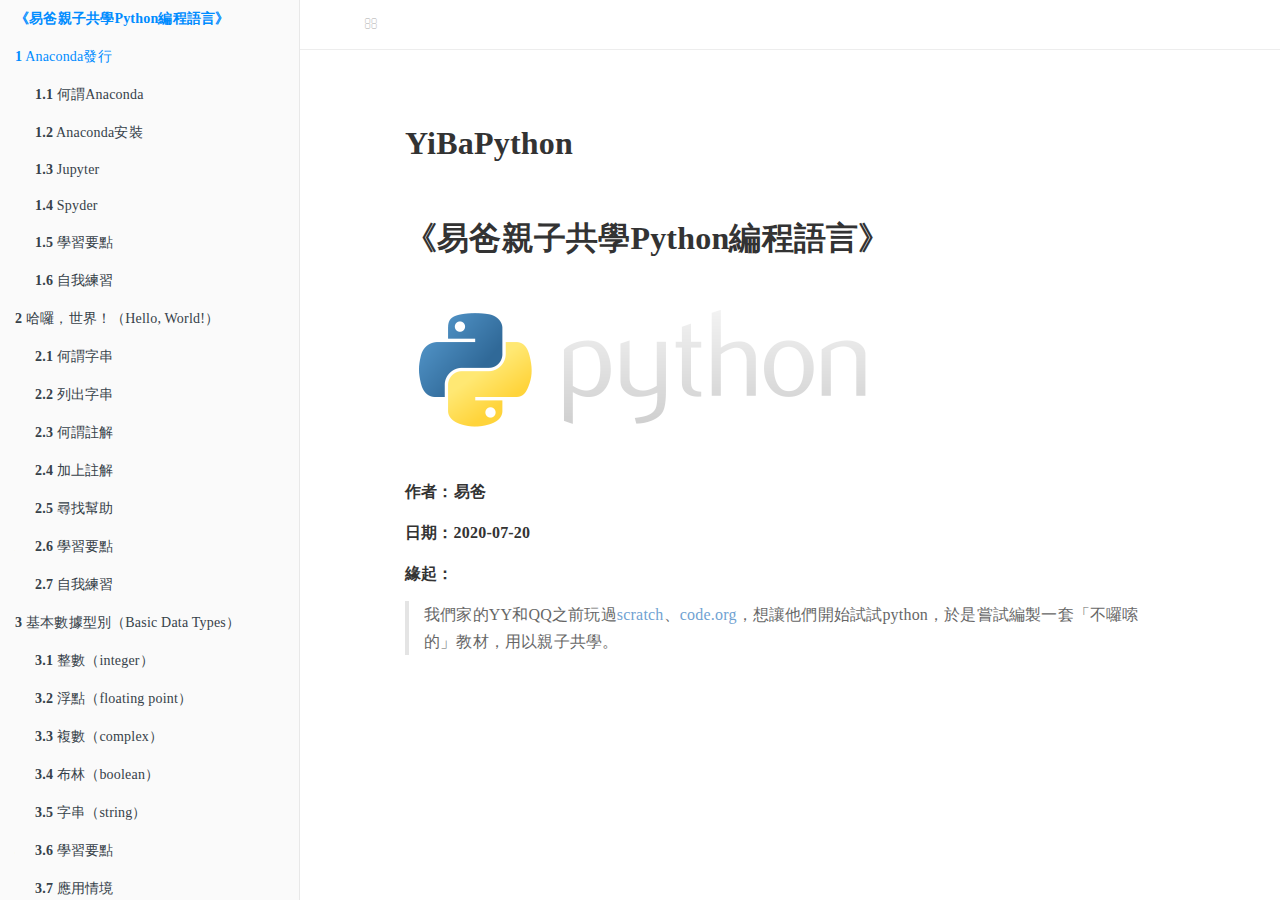
==== commit de4696ef: "updated files" ====
--- a/docs/index.html
+++ b/docs/index.html
@@ -4,11 +4,11 @@
 
   <meta charset="utf-8" />
   <meta http-equiv="X-UA-Compatible" content="IE=edge" />
-  <title>《易爸親子共學Python編程語言》 | _main.utf8</title>
-  <meta name="description" content="" />
-  <meta name="generator" content="bookdown 0.19 and GitBook 2.6.7" />
-
-  <meta property="og:title" content="《易爸親子共學Python編程語言》 | _main.utf8" />
+  <title>YiBaPython</title>
+  <meta name="description" content="YiBaPython" />
+  <meta name="generator" content="bookdown 0.20 and GitBook 2.6.7" />
+
+  <meta property="og:title" content="YiBaPython" />
   <meta property="og:type" content="book" />
   
   
@@ -16,7 +16,7 @@
   
 
   <meta name="twitter:card" content="summary" />
-  <meta name="twitter:title" content="《易爸親子共學Python編程語言》 | _main.utf8" />
+  <meta name="twitter:title" content="YiBaPython" />
   
   
   
@@ -30,7 +30,7 @@
   
   
 
-<link rel="next" href="anaconda安裝anaconda-installation.html"/>
+<link rel="next" href="anaconda發行.html"/>
 <script src="libs/jquery-2.2.3/jquery.min.js"></script>
 <link href="libs/gitbook-2.6.7/css/style.css" rel="stylesheet" />
 <link href="libs/gitbook-2.6.7/css/plugin-table.css" rel="stylesheet" />
@@ -48,6 +48,7 @@
 
 
 
+<script src="libs/accessible-code-block-0.0.1/empty-anchor.js"></script>
 
 
 <style type="text/css">
@@ -129,40 +130,172 @@
 
 <ul class="summary">
 <li><a href="index.html#易爸親子共學python編程語言"><strong>《易爸親子共學Python編程語言》</strong></a></li>
-<li class="chapter" data-level="1" data-path="anaconda安裝anaconda-installation.html"><a href="anaconda安裝anaconda-installation.html"><i class="fa fa-check"></i><b>1</b> Anaconda安裝（Anaconda Installation）</a><ul>
-<li class="chapter" data-level="1.1" data-path="anaconda安裝anaconda-installation.html"><a href="anaconda安裝anaconda-installation.html#何謂anaconda"><i class="fa fa-check"></i><b>1.1</b> 何謂Anaconda</a></li>
-<li class="chapter" data-level="1.2" data-path="anaconda安裝anaconda-installation.html"><a href="anaconda安裝anaconda-installation.html#anaconda安裝"><i class="fa fa-check"></i><b>1.2</b> Anaconda安裝</a></li>
-<li class="chapter" data-level="1.3" data-path="anaconda安裝anaconda-installation.html"><a href="anaconda安裝anaconda-installation.html#何謂jupyter"><i class="fa fa-check"></i><b>1.3</b> 何謂Jupyter</a></li>
-<li class="chapter" data-level="1.4" data-path="anaconda安裝anaconda-installation.html"><a href="anaconda安裝anaconda-installation.html#開啟jupyter"><i class="fa fa-check"></i><b>1.4</b> 開啟Jupyter</a></li>
-<li class="chapter" data-level="1.5" data-path="anaconda安裝anaconda-installation.html"><a href="anaconda安裝anaconda-installation.html#jupyter教學"><i class="fa fa-check"></i><b>1.5</b> Jupyter教學</a></li>
-<li class="chapter" data-level="1.6" data-path="anaconda安裝anaconda-installation.html"><a href="anaconda安裝anaconda-installation.html#學習要點"><i class="fa fa-check"></i><b>1.6</b> 學習要點</a></li>
-<li class="chapter" data-level="1.7" data-path="anaconda安裝anaconda-installation.html"><a href="anaconda安裝anaconda-installation.html#自我練習"><i class="fa fa-check"></i><b>1.7</b> 自我練習</a></li>
+<li class="chapter" data-level="1" data-path="anaconda發行.html"><a href="anaconda發行.html"><i class="fa fa-check"></i><b>1</b> Anaconda發行</a><ul>
+<li class="chapter" data-level="1.1" data-path="anaconda發行.html"><a href="anaconda發行.html#何謂anaconda"><i class="fa fa-check"></i><b>1.1</b> 何謂Anaconda</a></li>
+<li class="chapter" data-level="1.2" data-path="anaconda發行.html"><a href="anaconda發行.html#anaconda安裝"><i class="fa fa-check"></i><b>1.2</b> Anaconda安裝</a></li>
+<li class="chapter" data-level="1.3" data-path="anaconda發行.html"><a href="anaconda發行.html#jupyter"><i class="fa fa-check"></i><b>1.3</b> Jupyter</a><ul>
+<li class="chapter" data-level="1.3.1" data-path="anaconda發行.html"><a href="anaconda發行.html#何謂jupyter"><i class="fa fa-check"></i><b>1.3.1</b> 何謂Jupyter</a></li>
+<li class="chapter" data-level="1.3.2" data-path="anaconda發行.html"><a href="anaconda發行.html#開啟jupyter"><i class="fa fa-check"></i><b>1.3.2</b> 開啟Jupyter</a></li>
+<li class="chapter" data-level="1.3.3" data-path="anaconda發行.html"><a href="anaconda發行.html#jupyter教學"><i class="fa fa-check"></i><b>1.3.3</b> Jupyter教學</a></li>
+</ul></li>
+<li class="chapter" data-level="1.4" data-path="anaconda發行.html"><a href="anaconda發行.html#spyder"><i class="fa fa-check"></i><b>1.4</b> Spyder</a><ul>
+<li class="chapter" data-level="1.4.1" data-path="anaconda發行.html"><a href="anaconda發行.html#何謂spyder"><i class="fa fa-check"></i><b>1.4.1</b> 何謂Spyder</a></li>
+<li class="chapter" data-level="1.4.2" data-path="anaconda發行.html"><a href="anaconda發行.html#開啟spyder"><i class="fa fa-check"></i><b>1.4.2</b> 開啟Spyder</a></li>
+<li class="chapter" data-level="1.4.3" data-path="anaconda發行.html"><a href="anaconda發行.html#spyder教學"><i class="fa fa-check"></i><b>1.4.3</b> Spyder教學</a></li>
+</ul></li>
+<li class="chapter" data-level="1.5" data-path="anaconda發行.html"><a href="anaconda發行.html#學習要點"><i class="fa fa-check"></i><b>1.5</b> 學習要點</a></li>
+<li class="chapter" data-level="1.6" data-path="anaconda發行.html"><a href="anaconda發行.html#自我練習"><i class="fa fa-check"></i><b>1.6</b> 自我練習</a></li>
 </ul></li>
 <li class="chapter" data-level="2" data-path="哈囉世界hello-world.html"><a href="哈囉世界hello-world.html"><i class="fa fa-check"></i><b>2</b> 哈囉，世界！（Hello, World!）</a><ul>
 <li class="chapter" data-level="2.1" data-path="哈囉世界hello-world.html"><a href="哈囉世界hello-world.html#何謂字串"><i class="fa fa-check"></i><b>2.1</b> 何謂字串</a></li>
 <li class="chapter" data-level="2.2" data-path="哈囉世界hello-world.html"><a href="哈囉世界hello-world.html#列出字串"><i class="fa fa-check"></i><b>2.2</b> 列出字串</a></li>
 <li class="chapter" data-level="2.3" data-path="哈囉世界hello-world.html"><a href="哈囉世界hello-world.html#何謂註解"><i class="fa fa-check"></i><b>2.3</b> 何謂註解</a></li>
 <li class="chapter" data-level="2.4" data-path="哈囉世界hello-world.html"><a href="哈囉世界hello-world.html#加上註解"><i class="fa fa-check"></i><b>2.4</b> 加上註解</a></li>
-<li class="chapter" data-level="2.5" data-path="哈囉世界hello-world.html"><a href="哈囉世界hello-world.html#學習要點-1"><i class="fa fa-check"></i><b>2.5</b> 學習要點</a></li>
-<li class="chapter" data-level="2.6" data-path="哈囉世界hello-world.html"><a href="哈囉世界hello-world.html#自我練習-1"><i class="fa fa-check"></i><b>2.6</b> 自我練習</a></li>
+<li class="chapter" data-level="2.5" data-path="哈囉世界hello-world.html"><a href="哈囉世界hello-world.html#尋找幫助"><i class="fa fa-check"></i><b>2.5</b> 尋找幫助</a></li>
+<li class="chapter" data-level="2.6" data-path="anaconda發行.html"><a href="anaconda發行.html#學習要點"><i class="fa fa-check"></i><b>2.6</b> 學習要點</a></li>
+<li class="chapter" data-level="2.7" data-path="anaconda發行.html"><a href="anaconda發行.html#自我練習"><i class="fa fa-check"></i><b>2.7</b> 自我練習</a></li>
 </ul></li>
 <li class="chapter" data-level="3" data-path="基本數據型別basic-data-types.html"><a href="基本數據型別basic-data-types.html"><i class="fa fa-check"></i><b>3</b> 基本數據型別（Basic Data Types）</a><ul>
 <li class="chapter" data-level="3.1" data-path="基本數據型別basic-data-types.html"><a href="基本數據型別basic-data-types.html#整數integer"><i class="fa fa-check"></i><b>3.1</b> 整數（integer）</a><ul>
 <li class="chapter" data-level="3.1.1" data-path="基本數據型別basic-data-types.html"><a href="基本數據型別basic-data-types.html#列出整數"><i class="fa fa-check"></i><b>3.1.1</b> 列出整數</a></li>
 <li class="chapter" data-level="3.1.2" data-path="基本數據型別basic-data-types.html"><a href="基本數據型別basic-data-types.html#何謂數據型別"><i class="fa fa-check"></i><b>3.1.2</b> 何謂數據型別</a></li>
-<li class="chapter" data-level="3.1.3" data-path="基本數據型別basic-data-types.html"><a href="基本數據型別basic-data-types.html#整數運算"><i class="fa fa-check"></i><b>3.1.3</b> 整數運算</a></li>
-<li class="chapter" data-level="3.1.4" data-path="基本數據型別basic-data-types.html"><a href="基本數據型別basic-data-types.html#自我練習-2"><i class="fa fa-check"></i><b>3.1.4</b> 自我練習</a></li>
-</ul></li>
-<li class="chapter" data-level="3.2" data-path="基本數據型別basic-data-types.html"><a href="基本數據型別basic-data-types.html#浮點float"><i class="fa fa-check"></i><b>3.2</b> 浮點（float）</a></li>
+<li class="chapter" data-level="3.1.3" data-path="基本數據型別basic-data-types.html"><a href="基本數據型別basic-data-types.html#算術運算子arithmetic-operator"><i class="fa fa-check"></i><b>3.1.3</b> 算術運算子（arithmetic operator）</a></li>
+<li class="chapter" data-level="3.1.4" data-path="基本數據型別basic-data-types.html"><a href="基本數據型別basic-data-types.html#整數運算"><i class="fa fa-check"></i><b>3.1.4</b> 整數運算</a></li>
+<li class="chapter" data-level="3.1.5" data-path="基本數據型別basic-data-types.html"><a href="基本數據型別basic-data-types.html#自我練習整數算數運算"><i class="fa fa-check"></i><b>3.1.5</b> 自我練習（整數算數運算）</a></li>
+</ul></li>
+<li class="chapter" data-level="3.2" data-path="基本數據型別basic-data-types.html"><a href="基本數據型別basic-data-types.html#浮點floating-point"><i class="fa fa-check"></i><b>3.2</b> 浮點（floating point）</a><ul>
+<li class="chapter" data-level="3.2.1" data-path="基本數據型別basic-data-types.html"><a href="基本數據型別basic-data-types.html#浮點運算"><i class="fa fa-check"></i><b>3.2.1</b> 浮點運算</a></li>
+<li class="chapter" data-level="3.2.2" data-path="基本數據型別basic-data-types.html"><a href="基本數據型別basic-data-types.html#型別轉換整數浮點"><i class="fa fa-check"></i><b>3.2.2</b> 型別轉換（整數、浮點）</a></li>
+<li class="chapter" data-level="3.2.3" data-path="基本數據型別basic-data-types.html"><a href="基本數據型別basic-data-types.html#自我練習整數浮點算數運算型別轉換"><i class="fa fa-check"></i><b>3.2.3</b> 自我練習（整數浮點算數運算、型別轉換）</a></li>
+</ul></li>
 <li class="chapter" data-level="3.3" data-path="基本數據型別basic-data-types.html"><a href="基本數據型別basic-data-types.html#複數complex"><i class="fa fa-check"></i><b>3.3</b> 複數（complex）</a></li>
-<li class="chapter" data-level="3.4" data-path="基本數據型別basic-data-types.html"><a href="基本數據型別basic-data-types.html#布林bool"><i class="fa fa-check"></i><b>3.4</b> 布林（bool）</a></li>
-<li class="chapter" data-level="3.5" data-path="基本數據型別basic-data-types.html"><a href="基本數據型別basic-data-types.html#字串string"><i class="fa fa-check"></i><b>3.5</b> 字串（string）</a></li>
-</ul></li>
-<li class="chapter" data-level="4" data-path="基本彙集型別basic-collection-types.html"><a href="基本彙集型別basic-collection-types.html"><i class="fa fa-check"></i><b>4</b> 基本彙集型別（Basic Collection Types）</a><ul>
-<li class="chapter" data-level="4.1" data-path="基本彙集型別basic-collection-types.html"><a href="基本彙集型別basic-collection-types.html#元組tuple"><i class="fa fa-check"></i><b>4.1</b> 元組（tuple）</a></li>
-<li class="chapter" data-level="4.2" data-path="基本彙集型別basic-collection-types.html"><a href="基本彙集型別basic-collection-types.html#串列list"><i class="fa fa-check"></i><b>4.2</b> 串列（list）</a></li>
-<li class="chapter" data-level="4.3" data-path="基本彙集型別basic-collection-types.html"><a href="基本彙集型別basic-collection-types.html#集合set"><i class="fa fa-check"></i><b>4.3</b> 集合（set）</a></li>
-<li class="chapter" data-level="4.4" data-path="基本彙集型別basic-collection-types.html"><a href="基本彙集型別basic-collection-types.html#字典dictionary"><i class="fa fa-check"></i><b>4.4</b> 字典（dictionary）</a></li>
+<li class="chapter" data-level="3.4" data-path="基本數據型別basic-data-types.html"><a href="基本數據型別basic-data-types.html#布林boolean"><i class="fa fa-check"></i><b>3.4</b> 布林（boolean）</a><ul>
+<li class="chapter" data-level="3.4.1" data-path="基本數據型別basic-data-types.html"><a href="基本數據型別basic-data-types.html#比較運算子comparison-operator"><i class="fa fa-check"></i><b>3.4.1</b> 比較運算子（comparison operator）</a></li>
+<li class="chapter" data-level="3.4.2" data-path="基本數據型別basic-data-types.html"><a href="基本數據型別basic-data-types.html#邏輯運算子logical-operator"><i class="fa fa-check"></i><b>3.4.2</b> 邏輯運算子（logical operator）</a></li>
+<li class="chapter" data-level="3.4.3" data-path="基本數據型別basic-data-types.html"><a href="基本數據型別basic-data-types.html#運算先後順序"><i class="fa fa-check"></i><b>3.4.3</b> 運算先後順序</a></li>
+<li class="chapter" data-level="3.4.4" data-path="基本數據型別basic-data-types.html"><a href="基本數據型別basic-data-types.html#型別轉換布林整數浮點"><i class="fa fa-check"></i><b>3.4.4</b> 型別轉換（布林、整數、浮點）</a></li>
+<li class="chapter" data-level="3.4.5" data-path="基本數據型別basic-data-types.html"><a href="基本數據型別basic-data-types.html#自我練習比較運算邏輯運算型別轉換"><i class="fa fa-check"></i><b>3.4.5</b> 自我練習（比較運算、邏輯運算、型別轉換）</a></li>
+</ul></li>
+<li class="chapter" data-level="3.5" data-path="基本數據型別basic-data-types.html"><a href="基本數據型別basic-data-types.html#字串string"><i class="fa fa-check"></i><b>3.5</b> 字串（string）</a><ul>
+<li class="chapter" data-level="3.5.1" data-path="基本數據型別basic-data-types.html"><a href="基本數據型別basic-data-types.html#字串運算"><i class="fa fa-check"></i><b>3.5.1</b> 字串運算</a></li>
+<li class="chapter" data-level="3.5.2" data-path="基本數據型別basic-data-types.html"><a href="基本數據型別basic-data-types.html#型別轉換字串整數浮點"><i class="fa fa-check"></i><b>3.5.2</b> 型別轉換（字串、整數、浮點）</a></li>
+<li class="chapter" data-level="3.5.3" data-path="基本數據型別basic-data-types.html"><a href="基本數據型別basic-data-types.html#自我練習混合四種型別三種運算四種型別轉換調整運算執行順序"><i class="fa fa-check"></i><b>3.5.3</b> 自我練習（混合四種型別三種運算、四種型別轉換、調整運算執行順序）</a></li>
+<li class="chapter" data-level="3.5.4" data-path="基本數據型別basic-data-types.html"><a href="基本數據型別basic-data-types.html#字串方法"><i class="fa fa-check"></i><b>3.5.4</b> 字串方法</a></li>
+<li class="chapter" data-level="3.5.5" data-path="基本數據型別basic-data-types.html"><a href="基本數據型別basic-data-types.html#自我練習字串方法"><i class="fa fa-check"></i><b>3.5.5</b> 自我練習（字串方法）</a></li>
+</ul></li>
+<li class="chapter" data-level="3.6" data-path="anaconda發行.html"><a href="anaconda發行.html#學習要點"><i class="fa fa-check"></i><b>3.6</b> 學習要點</a></li>
+<li class="chapter" data-level="3.7" data-path="基本數據型別basic-data-types.html"><a href="基本數據型別basic-data-types.html#應用情境"><i class="fa fa-check"></i><b>3.7</b> 應用情境</a></li>
+<li class="chapter" data-level="3.8" data-path="哈囉世界hello-world.html"><a href="哈囉世界hello-world.html#尋找幫助"><i class="fa fa-check"></i><b>3.8</b> 尋找幫助</a></li>
+</ul></li>
+<li class="chapter" data-level="4" data-path="變項variables.html"><a href="變項variables.html"><i class="fa fa-check"></i><b>4</b> 變項（Variables）</a><ul>
+<li class="chapter" data-level="4.1" data-path="變項variables.html"><a href="變項variables.html#何謂變項"><i class="fa fa-check"></i><b>4.1</b> 何謂變項</a></li>
+<li class="chapter" data-level="4.2" data-path="變項variables.html"><a href="變項variables.html#為何要用變項"><i class="fa fa-check"></i><b>4.2</b> 為何要用變項</a></li>
+<li class="chapter" data-level="4.3" data-path="變項variables.html"><a href="變項variables.html#指派注意事項"><i class="fa fa-check"></i><b>4.3</b> 指派注意事項</a></li>
+<li class="chapter" data-level="4.4" data-path="變項variables.html"><a href="變項variables.html#變項命名規則"><i class="fa fa-check"></i><b>4.4</b> 變項命名規則</a></li>
+<li class="chapter" data-level="4.5" data-path="anaconda發行.html"><a href="anaconda發行.html#學習要點"><i class="fa fa-check"></i><b>4.5</b> 學習要點</a></li>
+<li class="chapter" data-level="4.6" data-path="anaconda發行.html"><a href="anaconda發行.html#自我練習"><i class="fa fa-check"></i><b>4.6</b> 自我練習</a></li>
+</ul></li>
+<li class="chapter" data-level="5" data-path="基本彙集型別basic-collection-types.html"><a href="基本彙集型別basic-collection-types.html"><i class="fa fa-check"></i><b>5</b> 基本彙集型別（Basic Collection Types）</a><ul>
+<li class="chapter" data-level="5.1" data-path="基本彙集型別basic-collection-types.html"><a href="基本彙集型別basic-collection-types.html#元組tuple"><i class="fa fa-check"></i><b>5.1</b> 元組（tuple）</a><ul>
+<li class="chapter" data-level="5.1.1" data-path="基本彙集型別basic-collection-types.html"><a href="基本彙集型別basic-collection-types.html#元組建構"><i class="fa fa-check"></i><b>5.1.1</b> 元組建構</a></li>
+<li class="chapter" data-level="5.1.2" data-path="基本彙集型別basic-collection-types.html"><a href="基本彙集型別basic-collection-types.html#元組索引"><i class="fa fa-check"></i><b>5.1.2</b> 元組索引</a><ul>
+<li class="chapter" data-level="5.1.2.1" data-path="基本彙集型別basic-collection-types.html"><a href="基本彙集型別basic-collection-types.html#零基索引zero-based-indexing"><i class="fa fa-check"></i><b>5.1.2.1</b> 零基索引（zero-based indexing）</a></li>
+<li class="chapter" data-level="5.1.2.2" data-path="基本彙集型別basic-collection-types.html"><a href="基本彙集型別basic-collection-types.html#負值索引"><i class="fa fa-check"></i><b>5.1.2.2</b> 負值索引</a></li>
+<li class="chapter" data-level="5.1.2.3" data-path="基本彙集型別basic-collection-types.html"><a href="基本彙集型別basic-collection-types.html#範圍索引"><i class="fa fa-check"></i><b>5.1.2.3</b> 範圍索引</a></li>
+</ul></li>
+<li class="chapter" data-level="5.1.3" data-path="基本彙集型別basic-collection-types.html"><a href="基本彙集型別basic-collection-types.html#元組算術運算"><i class="fa fa-check"></i><b>5.1.3</b> 元組算術運算</a></li>
+<li class="chapter" data-level="5.1.4" data-path="基本彙集型別basic-collection-types.html"><a href="基本彙集型別basic-collection-types.html#元組常用函式"><i class="fa fa-check"></i><b>5.1.4</b> 元組常用函式</a></li>
+<li class="chapter" data-level="5.1.5" data-path="基本彙集型別basic-collection-types.html"><a href="基本彙集型別basic-collection-types.html#元組常用方法"><i class="fa fa-check"></i><b>5.1.5</b> 元組常用方法</a></li>
+<li class="chapter" data-level="5.1.6" data-path="基本彙集型別basic-collection-types.html"><a href="基本彙集型別basic-collection-types.html#自我練習元組"><i class="fa fa-check"></i><b>5.1.6</b> 自我練習（元組）</a></li>
+</ul></li>
+<li class="chapter" data-level="5.2" data-path="基本彙集型別basic-collection-types.html"><a href="基本彙集型別basic-collection-types.html#串列list"><i class="fa fa-check"></i><b>5.2</b> 串列（list）</a><ul>
+<li class="chapter" data-level="5.2.1" data-path="基本彙集型別basic-collection-types.html"><a href="基本彙集型別basic-collection-types.html#串列建構"><i class="fa fa-check"></i><b>5.2.1</b> 串列建構</a></li>
+<li class="chapter" data-level="5.2.2" data-path="基本彙集型別basic-collection-types.html"><a href="基本彙集型別basic-collection-types.html#串列索引"><i class="fa fa-check"></i><b>5.2.2</b> 串列索引</a></li>
+<li class="chapter" data-level="5.2.3" data-path="基本彙集型別basic-collection-types.html"><a href="基本彙集型別basic-collection-types.html#串列算術運算常用函式常用方法"><i class="fa fa-check"></i><b>5.2.3</b> 串列算術運算、常用函式、常用方法</a></li>
+<li class="chapter" data-level="5.2.4" data-path="基本彙集型別basic-collection-types.html"><a href="基本彙集型別basic-collection-types.html#物件可變與否"><i class="fa fa-check"></i><b>5.2.4</b> 物件可變與否</a></li>
+<li class="chapter" data-level="5.2.5" data-path="基本彙集型別basic-collection-types.html"><a href="基本彙集型別basic-collection-types.html#串列可用方法"><i class="fa fa-check"></i><b>5.2.5</b> 串列可用方法</a></li>
+<li class="chapter" data-level="5.2.6" data-path="基本彙集型別basic-collection-types.html"><a href="基本彙集型別basic-collection-types.html#學習要點可索引的物件"><i class="fa fa-check"></i><b>5.2.6</b> 學習要點（可索引的物件）</a></li>
+<li class="chapter" data-level="5.2.7" data-path="基本彙集型別basic-collection-types.html"><a href="基本彙集型別basic-collection-types.html#自我練習串列"><i class="fa fa-check"></i><b>5.2.7</b> 自我練習（串列）</a></li>
+</ul></li>
+<li class="chapter" data-level="5.3" data-path="基本彙集型別basic-collection-types.html"><a href="基本彙集型別basic-collection-types.html#集合set"><i class="fa fa-check"></i><b>5.3</b> 集合（set）</a><ul>
+<li class="chapter" data-level="5.3.1" data-path="基本彙集型別basic-collection-types.html"><a href="基本彙集型別basic-collection-types.html#集合建構"><i class="fa fa-check"></i><b>5.3.1</b> 集合建構</a></li>
+<li class="chapter" data-level="5.3.2" data-path="基本彙集型別basic-collection-types.html"><a href="基本彙集型別basic-collection-types.html#集合方法"><i class="fa fa-check"></i><b>5.3.2</b> 集合方法</a></li>
+<li class="chapter" data-level="5.3.3" data-path="基本彙集型別basic-collection-types.html"><a href="基本彙集型別basic-collection-types.html#自我練習集合"><i class="fa fa-check"></i><b>5.3.3</b> 自我練習（集合）</a></li>
+</ul></li>
+<li class="chapter" data-level="5.4" data-path="基本彙集型別basic-collection-types.html"><a href="基本彙集型別basic-collection-types.html#字典dictionary"><i class="fa fa-check"></i><b>5.4</b> 字典（dictionary）</a><ul>
+<li class="chapter" data-level="5.4.1" data-path="基本彙集型別basic-collection-types.html"><a href="基本彙集型別basic-collection-types.html#字典建構"><i class="fa fa-check"></i><b>5.4.1</b> 字典建構</a></li>
+<li class="chapter" data-level="5.4.2" data-path="基本彙集型別basic-collection-types.html"><a href="基本彙集型別basic-collection-types.html#字典索引"><i class="fa fa-check"></i><b>5.4.2</b> 字典索引</a></li>
+<li class="chapter" data-level="5.4.3" data-path="基本彙集型別basic-collection-types.html"><a href="基本彙集型別basic-collection-types.html#字典方法"><i class="fa fa-check"></i><b>5.4.3</b> 字典方法</a></li>
+<li class="chapter" data-level="5.4.4" data-path="基本彙集型別basic-collection-types.html"><a href="基本彙集型別basic-collection-types.html#學習要點型別索引有序可變"><i class="fa fa-check"></i><b>5.4.4</b> 學習要點（型別、索引、有序、可變）</a></li>
+<li class="chapter" data-level="5.4.5" data-path="基本彙集型別basic-collection-types.html"><a href="基本彙集型別basic-collection-types.html#自我練習字典"><i class="fa fa-check"></i><b>5.4.5</b> 自我練習（字典）</a></li>
+</ul></li>
+<li class="chapter" data-level="5.5" data-path="基本彙集型別basic-collection-types.html"><a href="基本彙集型別basic-collection-types.html#巢式彙集nested-collection"><i class="fa fa-check"></i><b>5.5</b> 巢式彙集（nested collection）</a><ul>
+<li class="chapter" data-level="5.5.1" data-path="基本彙集型別basic-collection-types.html"><a href="基本彙集型別basic-collection-types.html#巢式彙集建構"><i class="fa fa-check"></i><b>5.5.1</b> 巢式彙集建構</a></li>
+<li class="chapter" data-level="5.5.2" data-path="基本彙集型別basic-collection-types.html"><a href="基本彙集型別basic-collection-types.html#自我練習巢式彙集"><i class="fa fa-check"></i><b>5.5.2</b> 自我練習（巢式彙集）</a></li>
+</ul></li>
+</ul></li>
+<li class="chapter" data-level="6" data-path="序列型別sequence-types.html"><a href="序列型別sequence-types.html"><i class="fa fa-check"></i><b>6</b> 序列型別（Sequence Types）</a><ul>
+<li class="chapter" data-level="6.1" data-path="序列型別sequence-types.html"><a href="序列型別sequence-types.html#範圍range"><i class="fa fa-check"></i><b>6.1</b> 範圍（range）</a><ul>
+<li class="chapter" data-level="6.1.1" data-path="序列型別sequence-types.html"><a href="序列型別sequence-types.html#範圍建構"><i class="fa fa-check"></i><b>6.1.1</b> 範圍建構</a></li>
+<li class="chapter" data-level="6.1.2" data-path="序列型別sequence-types.html"><a href="序列型別sequence-types.html#範圍用途"><i class="fa fa-check"></i><b>6.1.2</b> 範圍用途</a></li>
+</ul></li>
+<li class="chapter" data-level="6.2" data-path="基本數據型別basic-data-types.html"><a href="基本數據型別basic-data-types.html#字串string"><i class="fa fa-check"></i><b>6.2</b> 字串（string）</a><ul>
+<li class="chapter" data-level="6.2.1" data-path="序列型別sequence-types.html"><a href="序列型別sequence-types.html#字串格式"><i class="fa fa-check"></i><b>6.2.1</b> 字串格式</a></li>
+<li class="chapter" data-level="6.2.2" data-path="序列型別sequence-types.html"><a href="序列型別sequence-types.html#字串輸入"><i class="fa fa-check"></i><b>6.2.2</b> 字串輸入</a></li>
+<li class="chapter" data-level="6.2.3" data-path="序列型別sequence-types.html"><a href="序列型別sequence-types.html#字串的分拆和結合"><i class="fa fa-check"></i><b>6.2.3</b> 字串的分拆和結合</a></li>
+</ul></li>
+<li class="chapter" data-level="6.3" data-path="序列型別sequence-types.html"><a href="序列型別sequence-types.html#查找變項型別及其方法"><i class="fa fa-check"></i><b>6.3</b> 查找變項型別及其方法</a></li>
+<li class="chapter" data-level="6.4" data-path="anaconda發行.html"><a href="anaconda發行.html#學習要點"><i class="fa fa-check"></i><b>6.4</b> 學習要點</a></li>
+<li class="chapter" data-level="6.5" data-path="anaconda發行.html"><a href="anaconda發行.html#自我練習"><i class="fa fa-check"></i><b>6.5</b> 自我練習</a></li>
+</ul></li>
+<li class="chapter" data-level="7" data-path="條件陳述conditional-statements.html"><a href="條件陳述conditional-statements.html"><i class="fa fa-check"></i><b>7</b> 條件陳述（Conditional Statements）</a><ul>
+<li class="chapter" data-level="7.1" data-path="條件陳述conditional-statements.html"><a href="條件陳述conditional-statements.html#何謂條件"><i class="fa fa-check"></i><b>7.1</b> 何謂條件</a></li>
+<li class="chapter" data-level="7.2" data-path="條件陳述conditional-statements.html"><a href="條件陳述conditional-statements.html#if相關陳述"><i class="fa fa-check"></i><b>7.2</b> if相關陳述</a><ul>
+<li class="chapter" data-level="7.2.1" data-path="條件陳述conditional-statements.html"><a href="條件陳述conditional-statements.html#if-陳述"><i class="fa fa-check"></i><b>7.2.1</b> if… 陳述</a></li>
+<li class="chapter" data-level="7.2.2" data-path="條件陳述conditional-statements.html"><a href="條件陳述conditional-statements.html#if-else-陳述"><i class="fa fa-check"></i><b>7.2.2</b> if… else… 陳述</a></li>
+<li class="chapter" data-level="7.2.3" data-path="條件陳述conditional-statements.html"><a href="條件陳述conditional-statements.html#if-elif-else-陳述"><i class="fa fa-check"></i><b>7.2.3</b> if… elif… else… 陳述</a></li>
+</ul></li>
+<li class="chapter" data-level="7.3" data-path="anaconda發行.html"><a href="anaconda發行.html#學習要點"><i class="fa fa-check"></i><b>7.3</b> 學習要點</a></li>
+<li class="chapter" data-level="7.4" data-path="基本數據型別basic-data-types.html"><a href="基本數據型別basic-data-types.html#應用情境"><i class="fa fa-check"></i><b>7.4</b> 應用情境</a></li>
+</ul></li>
+<li class="chapter" data-level="8" data-path="迴圈loops.html"><a href="迴圈loops.html"><i class="fa fa-check"></i><b>8</b> 迴圈（Loops）</a><ul>
+<li class="chapter" data-level="8.1" data-path="迴圈loops.html"><a href="迴圈loops.html#何謂迴圈"><i class="fa fa-check"></i><b>8.1</b> 何謂迴圈</a></li>
+<li class="chapter" data-level="8.2" data-path="迴圈loops.html"><a href="迴圈loops.html#for迴圈"><i class="fa fa-check"></i><b>8.2</b> for迴圈</a><ul>
+<li class="chapter" data-level="8.2.1" data-path="迴圈loops.html"><a href="迴圈loops.html#for-陳述"><i class="fa fa-check"></i><b>8.2.1</b> for… 陳述</a></li>
+<li class="chapter" data-level="8.2.2" data-path="迴圈loops.html"><a href="迴圈loops.html#for-if-break-陳述"><i class="fa fa-check"></i><b>8.2.2</b> for… if… break 陳述</a></li>
+<li class="chapter" data-level="8.2.3" data-path="迴圈loops.html"><a href="迴圈loops.html#for-if-continue-陳述"><i class="fa fa-check"></i><b>8.2.3</b> for… if… continue 陳述</a></li>
+</ul></li>
+<li class="chapter" data-level="8.3" data-path="迴圈loops.html"><a href="迴圈loops.html#while迴圈"><i class="fa fa-check"></i><b>8.3</b> while迴圈</a><ul>
+<li class="chapter" data-level="8.3.1" data-path="迴圈loops.html"><a href="迴圈loops.html#while-陳述"><i class="fa fa-check"></i><b>8.3.1</b> while… 陳述</a></li>
+<li class="chapter" data-level="8.3.2" data-path="迴圈loops.html"><a href="迴圈loops.html#while-if-break-陳述"><i class="fa fa-check"></i><b>8.3.2</b> while… if… break 陳述</a></li>
+<li class="chapter" data-level="8.3.3" data-path="迴圈loops.html"><a href="迴圈loops.html#while-if-continue-陳述"><i class="fa fa-check"></i><b>8.3.3</b> while… if… continue 陳述</a></li>
+</ul></li>
+<li class="chapter" data-level="8.4" data-path="迴圈loops.html"><a href="迴圈loops.html#應用情境迴圈"><i class="fa fa-check"></i><b>8.4</b> 應用情境（迴圈）</a></li>
+<li class="chapter" data-level="8.5" data-path="迴圈loops.html"><a href="迴圈loops.html#推衍comprehension"><i class="fa fa-check"></i><b>8.5</b> 推衍（comprehension）</a><ul>
+<li class="chapter" data-level="8.5.1" data-path="迴圈loops.html"><a href="迴圈loops.html#串列推衍list-comprehension"><i class="fa fa-check"></i><b>8.5.1</b> 串列推衍（list comprehension）</a></li>
+<li class="chapter" data-level="8.5.2" data-path="迴圈loops.html"><a href="迴圈loops.html#字典推衍dictionary-comprehension"><i class="fa fa-check"></i><b>8.5.2</b> 字典推衍（dictionary comprehension）</a></li>
+</ul></li>
+<li class="chapter" data-level="8.6" data-path="anaconda發行.html"><a href="anaconda發行.html#學習要點"><i class="fa fa-check"></i><b>8.6</b> 學習要點</a></li>
+</ul></li>
+<li class="chapter" data-level="9" data-path="函式functions.html"><a href="函式functions.html"><i class="fa fa-check"></i><b>9</b> 函式（Functions）</a><ul>
+<li class="chapter" data-level="9.1" data-path="函式functions.html"><a href="函式functions.html#何謂函式"><i class="fa fa-check"></i><b>9.1</b> 何謂函式</a></li>
+<li class="chapter" data-level="9.2" data-path="函式functions.html"><a href="函式functions.html#為何需要函式"><i class="fa fa-check"></i><b>9.2</b> 為何需要函式</a></li>
+<li class="chapter" data-level="9.3" data-path="函式functions.html"><a href="函式functions.html#函式建構"><i class="fa fa-check"></i><b>9.3</b> 函式建構</a><ul>
+<li class="chapter" data-level="9.3.1" data-path="函式functions.html"><a href="函式functions.html#無輸入值"><i class="fa fa-check"></i><b>9.3.1</b> 無輸入值</a></li>
+<li class="chapter" data-level="9.3.2" data-path="函式functions.html"><a href="函式functions.html#有輸入值但無輸入預設值"><i class="fa fa-check"></i><b>9.3.2</b> 有輸入值，但無輸入預設值</a></li>
+<li class="chapter" data-level="9.3.3" data-path="函式functions.html"><a href="函式functions.html#有輸入值也有輸入預設值"><i class="fa fa-check"></i><b>9.3.3</b> 有輸入值，也有輸入預設值</a></li>
+</ul></li>
+<li class="chapter" data-level="9.4" data-path="函式functions.html"><a href="函式functions.html#函式建構範例"><i class="fa fa-check"></i><b>9.4</b> 函式建構範例</a></li>
+</ul></li>
+<li class="chapter" data-level="10" data-path="模組modules.html"><a href="模組modules.html"><i class="fa fa-check"></i><b>10</b> 模組（Modules）</a><ul>
+<li class="chapter" data-level="10.1" data-path="模組modules.html"><a href="模組modules.html#何謂模組"><i class="fa fa-check"></i><b>10.1</b> 何謂模組</a></li>
+<li class="chapter" data-level="10.2" data-path="模組modules.html"><a href="模組modules.html#模組建構"><i class="fa fa-check"></i><b>10.2</b> 模組建構</a></li>
+<li class="chapter" data-level="10.3" data-path="模組modules.html"><a href="模組modules.html#模組使用"><i class="fa fa-check"></i><b>10.3</b> 模組使用</a></li>
+<li class="chapter" data-level="10.4" data-path="anaconda發行.html"><a href="anaconda發行.html#學習要點"><i class="fa fa-check"></i><b>10.4</b> 學習要點</a></li>
+<li class="chapter" data-level="10.5" data-path="anaconda發行.html"><a href="anaconda發行.html#自我練習"><i class="fa fa-check"></i><b>10.5</b> 自我練習</a></li>
+</ul></li>
+<li class="chapter" data-level="11" data-path="電子郵件emails.html"><a href="電子郵件emails.html"><i class="fa fa-check"></i><b>11</b> 電子郵件（EMails）</a><ul>
+<li class="chapter" data-level="11.1" data-path="電子郵件emails.html"><a href="電子郵件emails.html#寄發郵件"><i class="fa fa-check"></i><b>11.1</b> 寄發郵件</a></li>
 </ul></li>
 </ul>
 
@@ -173,7 +306,7 @@
       <div class="body-inner">
         <div class="book-header" role="navigation">
           <h1>
-            <i class="fa fa-circle-o-notch fa-spin"></i><a href="./"></a>
+            <i class="fa fa-circle-o-notch fa-spin"></i><a href="./">YiBaPython</a>
           </h1>
         </div>
 
@@ -181,8 +314,9 @@
           <div class="page-inner">
 
             <section class="normal" id="section-">
-<!--bookdown:title:end-->
-<!--bookdown:title:start-->
+<div id="header">
+<h1 class="title">YiBaPython</h1>
+</div>
 <div id="易爸親子共學python編程語言" class="section level1 unnumbered">
 <h1><strong>《易爸親子共學Python編程語言》</strong></h1>
 <!-- ```{r logo, message = FALSE, warning = FALSE, error = FALSE, out.width = "100%"}
@@ -191,7 +325,7 @@
 <!-- ![](./python.png) -->
 <p><img src="img/python.png" width="580" /></p>
 <p><strong>作者：易爸</strong></p>
-<p><strong>日期：2020-06-01</strong></p>
+<p><strong>日期：2020-07-20</strong></p>
 <p><strong>緣起：</strong></p>
 <blockquote>
 <p>我們家的YY和QQ之前玩過<a href="https://scratch.mit.edu/">scratch</a>、<a href="https://code.org/">code.org</a>，想讓他們開始試試python，於是嘗試編製一套「不囉嗦的」教材，用以親子共學。</p>
@@ -206,7 +340,7 @@
         </div>
       </div>
 
-<a href="anaconda安裝anaconda-installation.html" class="navigation navigation-next navigation-unique" aria-label="Next page"><i class="fa fa-angle-right"></i></a>
+<a href="anaconda發行.html" class="navigation navigation-next navigation-unique" aria-label="Next page"><i class="fa fa-angle-right"></i></a>
     </div>
   </div>
 <script src="libs/gitbook-2.6.7/js/app.min.js"></script>
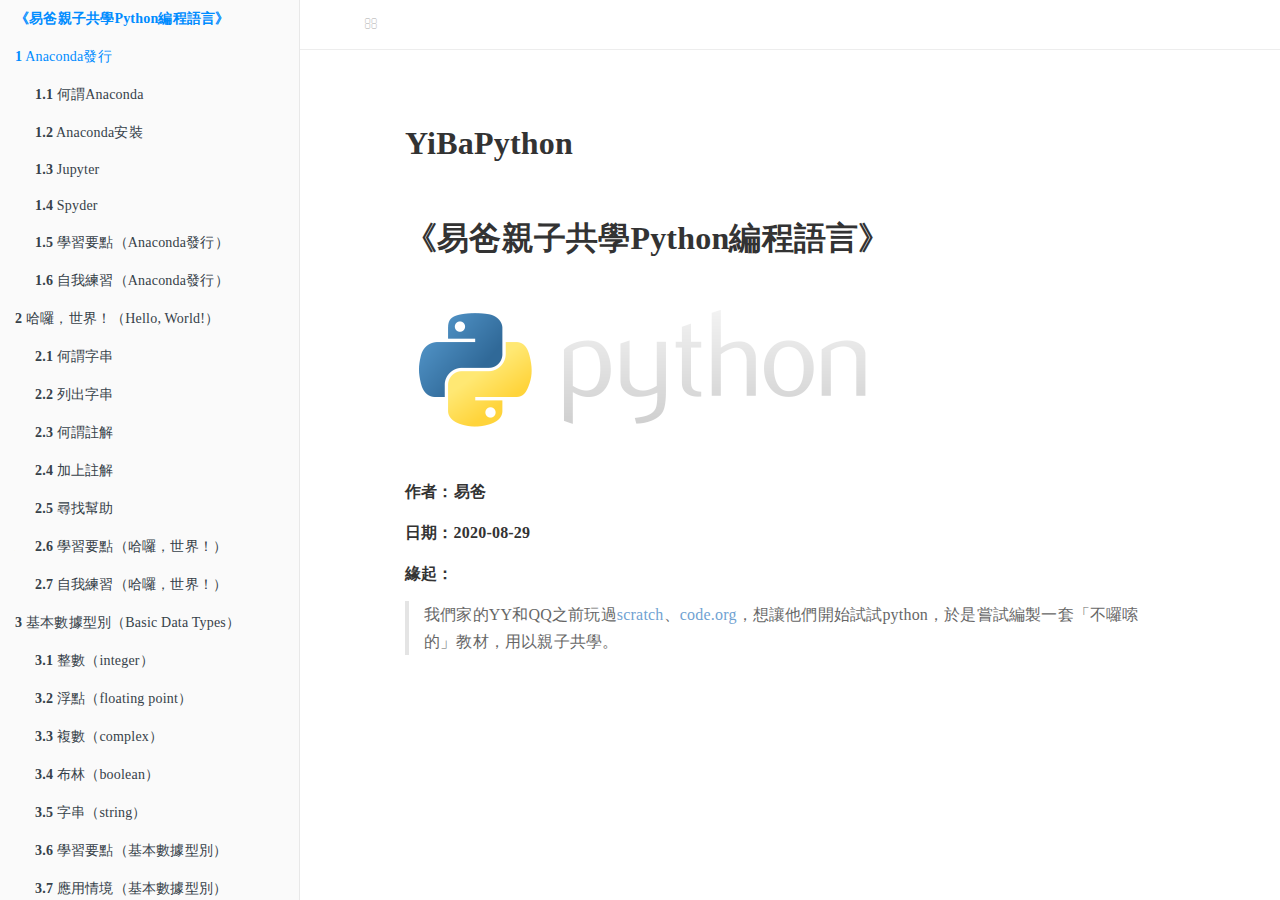
==== commit 3f1a4d0e: "update content index" ====
--- a/docs/index.html
+++ b/docs/index.html
@@ -143,8 +143,8 @@
 <li class="chapter" data-level="1.4.2" data-path="anaconda發行.html"><a href="anaconda發行.html#開啟spyder"><i class="fa fa-check"></i><b>1.4.2</b> 開啟Spyder</a></li>
 <li class="chapter" data-level="1.4.3" data-path="anaconda發行.html"><a href="anaconda發行.html#spyder教學"><i class="fa fa-check"></i><b>1.4.3</b> Spyder教學</a></li>
 </ul></li>
-<li class="chapter" data-level="1.5" data-path="anaconda發行.html"><a href="anaconda發行.html#學習要點"><i class="fa fa-check"></i><b>1.5</b> 學習要點</a></li>
-<li class="chapter" data-level="1.6" data-path="anaconda發行.html"><a href="anaconda發行.html#自我練習"><i class="fa fa-check"></i><b>1.6</b> 自我練習</a></li>
+<li class="chapter" data-level="1.5" data-path="anaconda發行.html"><a href="anaconda發行.html#學習要點anaconda發行"><i class="fa fa-check"></i><b>1.5</b> 學習要點（Anaconda發行）</a></li>
+<li class="chapter" data-level="1.6" data-path="anaconda發行.html"><a href="anaconda發行.html#自我練習anaconda發行"><i class="fa fa-check"></i><b>1.6</b> 自我練習（Anaconda發行）</a></li>
 </ul></li>
 <li class="chapter" data-level="2" data-path="哈囉世界hello-world.html"><a href="哈囉世界hello-world.html"><i class="fa fa-check"></i><b>2</b> 哈囉，世界！（Hello, World!）</a><ul>
 <li class="chapter" data-level="2.1" data-path="哈囉世界hello-world.html"><a href="哈囉世界hello-world.html#何謂字串"><i class="fa fa-check"></i><b>2.1</b> 何謂字串</a></li>
@@ -152,8 +152,8 @@
 <li class="chapter" data-level="2.3" data-path="哈囉世界hello-world.html"><a href="哈囉世界hello-world.html#何謂註解"><i class="fa fa-check"></i><b>2.3</b> 何謂註解</a></li>
 <li class="chapter" data-level="2.4" data-path="哈囉世界hello-world.html"><a href="哈囉世界hello-world.html#加上註解"><i class="fa fa-check"></i><b>2.4</b> 加上註解</a></li>
 <li class="chapter" data-level="2.5" data-path="哈囉世界hello-world.html"><a href="哈囉世界hello-world.html#尋找幫助"><i class="fa fa-check"></i><b>2.5</b> 尋找幫助</a></li>
-<li class="chapter" data-level="2.6" data-path="anaconda發行.html"><a href="anaconda發行.html#學習要點"><i class="fa fa-check"></i><b>2.6</b> 學習要點</a></li>
-<li class="chapter" data-level="2.7" data-path="anaconda發行.html"><a href="anaconda發行.html#自我練習"><i class="fa fa-check"></i><b>2.7</b> 自我練習</a></li>
+<li class="chapter" data-level="2.6" data-path="哈囉世界hello-world.html"><a href="哈囉世界hello-world.html#學習要點哈囉世界"><i class="fa fa-check"></i><b>2.6</b> 學習要點（哈囉，世界！）</a></li>
+<li class="chapter" data-level="2.7" data-path="哈囉世界hello-world.html"><a href="哈囉世界hello-world.html#自我練習哈囉世界"><i class="fa fa-check"></i><b>2.7</b> 自我練習（哈囉，世界！）</a></li>
 </ul></li>
 <li class="chapter" data-level="3" data-path="基本數據型別basic-data-types.html"><a href="基本數據型別basic-data-types.html"><i class="fa fa-check"></i><b>3</b> 基本數據型別（Basic Data Types）</a><ul>
 <li class="chapter" data-level="3.1" data-path="基本數據型別basic-data-types.html"><a href="基本數據型別basic-data-types.html#整數integer"><i class="fa fa-check"></i><b>3.1</b> 整數（integer）</a><ul>
@@ -183,17 +183,17 @@
 <li class="chapter" data-level="3.5.4" data-path="基本數據型別basic-data-types.html"><a href="基本數據型別basic-data-types.html#字串方法"><i class="fa fa-check"></i><b>3.5.4</b> 字串方法</a></li>
 <li class="chapter" data-level="3.5.5" data-path="基本數據型別basic-data-types.html"><a href="基本數據型別basic-data-types.html#自我練習字串方法"><i class="fa fa-check"></i><b>3.5.5</b> 自我練習（字串方法）</a></li>
 </ul></li>
-<li class="chapter" data-level="3.6" data-path="anaconda發行.html"><a href="anaconda發行.html#學習要點"><i class="fa fa-check"></i><b>3.6</b> 學習要點</a></li>
-<li class="chapter" data-level="3.7" data-path="基本數據型別basic-data-types.html"><a href="基本數據型別basic-data-types.html#應用情境"><i class="fa fa-check"></i><b>3.7</b> 應用情境</a></li>
-<li class="chapter" data-level="3.8" data-path="哈囉世界hello-world.html"><a href="哈囉世界hello-world.html#尋找幫助"><i class="fa fa-check"></i><b>3.8</b> 尋找幫助</a></li>
+<li class="chapter" data-level="3.6" data-path="基本數據型別basic-data-types.html"><a href="基本數據型別basic-data-types.html#學習要點基本數據型別"><i class="fa fa-check"></i><b>3.6</b> 學習要點（基本數據型別）</a></li>
+<li class="chapter" data-level="3.7" data-path="基本數據型別basic-data-types.html"><a href="基本數據型別basic-data-types.html#應用情境基本數據型別"><i class="fa fa-check"></i><b>3.7</b> 應用情境（基本數據型別）</a></li>
+<li class="chapter" data-level="3.8" data-path="基本數據型別basic-data-types.html"><a href="基本數據型別basic-data-types.html#尋找幫助基本數據型別"><i class="fa fa-check"></i><b>3.8</b> 尋找幫助（基本數據型別）</a></li>
 </ul></li>
 <li class="chapter" data-level="4" data-path="變項variables.html"><a href="變項variables.html"><i class="fa fa-check"></i><b>4</b> 變項（Variables）</a><ul>
 <li class="chapter" data-level="4.1" data-path="變項variables.html"><a href="變項variables.html#何謂變項"><i class="fa fa-check"></i><b>4.1</b> 何謂變項</a></li>
 <li class="chapter" data-level="4.2" data-path="變項variables.html"><a href="變項variables.html#為何要用變項"><i class="fa fa-check"></i><b>4.2</b> 為何要用變項</a></li>
 <li class="chapter" data-level="4.3" data-path="變項variables.html"><a href="變項variables.html#指派注意事項"><i class="fa fa-check"></i><b>4.3</b> 指派注意事項</a></li>
 <li class="chapter" data-level="4.4" data-path="變項variables.html"><a href="變項variables.html#變項命名規則"><i class="fa fa-check"></i><b>4.4</b> 變項命名規則</a></li>
-<li class="chapter" data-level="4.5" data-path="anaconda發行.html"><a href="anaconda發行.html#學習要點"><i class="fa fa-check"></i><b>4.5</b> 學習要點</a></li>
-<li class="chapter" data-level="4.6" data-path="anaconda發行.html"><a href="anaconda發行.html#自我練習"><i class="fa fa-check"></i><b>4.6</b> 自我練習</a></li>
+<li class="chapter" data-level="4.5" data-path="變項variables.html"><a href="變項variables.html#學習要點變項"><i class="fa fa-check"></i><b>4.5</b> 學習要點（變項）</a></li>
+<li class="chapter" data-level="4.6" data-path="變項variables.html"><a href="變項variables.html#自我練習變項"><i class="fa fa-check"></i><b>4.6</b> 自我練習（變項）</a></li>
 </ul></li>
 <li class="chapter" data-level="5" data-path="基本彙集型別basic-collection-types.html"><a href="基本彙集型別basic-collection-types.html"><i class="fa fa-check"></i><b>5</b> 基本彙集型別（Basic Collection Types）</a><ul>
 <li class="chapter" data-level="5.1" data-path="基本彙集型別basic-collection-types.html"><a href="基本彙集型別basic-collection-types.html#元組tuple"><i class="fa fa-check"></i><b>5.1</b> 元組（tuple）</a><ul>
@@ -239,14 +239,14 @@
 <li class="chapter" data-level="6.1.1" data-path="序列型別sequence-types.html"><a href="序列型別sequence-types.html#範圍建構"><i class="fa fa-check"></i><b>6.1.1</b> 範圍建構</a></li>
 <li class="chapter" data-level="6.1.2" data-path="序列型別sequence-types.html"><a href="序列型別sequence-types.html#範圍用途"><i class="fa fa-check"></i><b>6.1.2</b> 範圍用途</a></li>
 </ul></li>
-<li class="chapter" data-level="6.2" data-path="基本數據型別basic-data-types.html"><a href="基本數據型別basic-data-types.html#字串string"><i class="fa fa-check"></i><b>6.2</b> 字串（string）</a><ul>
+<li class="chapter" data-level="6.2" data-path="序列型別sequence-types.html"><a href="序列型別sequence-types.html#字串string-sequence"><i class="fa fa-check"></i><b>6.2</b> 字串（string, sequence）</a><ul>
 <li class="chapter" data-level="6.2.1" data-path="序列型別sequence-types.html"><a href="序列型別sequence-types.html#字串格式"><i class="fa fa-check"></i><b>6.2.1</b> 字串格式</a></li>
 <li class="chapter" data-level="6.2.2" data-path="序列型別sequence-types.html"><a href="序列型別sequence-types.html#字串輸入"><i class="fa fa-check"></i><b>6.2.2</b> 字串輸入</a></li>
 <li class="chapter" data-level="6.2.3" data-path="序列型別sequence-types.html"><a href="序列型別sequence-types.html#字串的分拆和結合"><i class="fa fa-check"></i><b>6.2.3</b> 字串的分拆和結合</a></li>
 </ul></li>
 <li class="chapter" data-level="6.3" data-path="序列型別sequence-types.html"><a href="序列型別sequence-types.html#查找變項型別及其方法"><i class="fa fa-check"></i><b>6.3</b> 查找變項型別及其方法</a></li>
-<li class="chapter" data-level="6.4" data-path="anaconda發行.html"><a href="anaconda發行.html#學習要點"><i class="fa fa-check"></i><b>6.4</b> 學習要點</a></li>
-<li class="chapter" data-level="6.5" data-path="anaconda發行.html"><a href="anaconda發行.html#自我練習"><i class="fa fa-check"></i><b>6.5</b> 自我練習</a></li>
+<li class="chapter" data-level="6.4" data-path="序列型別sequence-types.html"><a href="序列型別sequence-types.html#學習要點序列型別"><i class="fa fa-check"></i><b>6.4</b> 學習要點（序列型別）</a></li>
+<li class="chapter" data-level="6.5" data-path="序列型別sequence-types.html"><a href="序列型別sequence-types.html#自我練習序列型別"><i class="fa fa-check"></i><b>6.5</b> 自我練習（序列型別）</a></li>
 </ul></li>
 <li class="chapter" data-level="7" data-path="條件陳述conditional-statements.html"><a href="條件陳述conditional-statements.html"><i class="fa fa-check"></i><b>7</b> 條件陳述（Conditional Statements）</a><ul>
 <li class="chapter" data-level="7.1" data-path="條件陳述conditional-statements.html"><a href="條件陳述conditional-statements.html#何謂條件"><i class="fa fa-check"></i><b>7.1</b> 何謂條件</a></li>
@@ -255,8 +255,8 @@
 <li class="chapter" data-level="7.2.2" data-path="條件陳述conditional-statements.html"><a href="條件陳述conditional-statements.html#if-else-陳述"><i class="fa fa-check"></i><b>7.2.2</b> if… else… 陳述</a></li>
 <li class="chapter" data-level="7.2.3" data-path="條件陳述conditional-statements.html"><a href="條件陳述conditional-statements.html#if-elif-else-陳述"><i class="fa fa-check"></i><b>7.2.3</b> if… elif… else… 陳述</a></li>
 </ul></li>
-<li class="chapter" data-level="7.3" data-path="anaconda發行.html"><a href="anaconda發行.html#學習要點"><i class="fa fa-check"></i><b>7.3</b> 學習要點</a></li>
-<li class="chapter" data-level="7.4" data-path="基本數據型別basic-data-types.html"><a href="基本數據型別basic-data-types.html#應用情境"><i class="fa fa-check"></i><b>7.4</b> 應用情境</a></li>
+<li class="chapter" data-level="7.3" data-path="條件陳述conditional-statements.html"><a href="條件陳述conditional-statements.html#學習要點條件陳述"><i class="fa fa-check"></i><b>7.3</b> 學習要點（條件陳述）</a></li>
+<li class="chapter" data-level="7.4" data-path="條件陳述conditional-statements.html"><a href="條件陳述conditional-statements.html#應用情境條件陳述"><i class="fa fa-check"></i><b>7.4</b> 應用情境（條件陳述）</a></li>
 </ul></li>
 <li class="chapter" data-level="8" data-path="迴圈loops.html"><a href="迴圈loops.html"><i class="fa fa-check"></i><b>8</b> 迴圈（Loops）</a><ul>
 <li class="chapter" data-level="8.1" data-path="迴圈loops.html"><a href="迴圈loops.html#何謂迴圈"><i class="fa fa-check"></i><b>8.1</b> 何謂迴圈</a></li>
@@ -275,7 +275,7 @@
 <li class="chapter" data-level="8.5.1" data-path="迴圈loops.html"><a href="迴圈loops.html#串列推衍list-comprehension"><i class="fa fa-check"></i><b>8.5.1</b> 串列推衍（list comprehension）</a></li>
 <li class="chapter" data-level="8.5.2" data-path="迴圈loops.html"><a href="迴圈loops.html#字典推衍dictionary-comprehension"><i class="fa fa-check"></i><b>8.5.2</b> 字典推衍（dictionary comprehension）</a></li>
 </ul></li>
-<li class="chapter" data-level="8.6" data-path="anaconda發行.html"><a href="anaconda發行.html#學習要點"><i class="fa fa-check"></i><b>8.6</b> 學習要點</a></li>
+<li class="chapter" data-level="8.6" data-path="迴圈loops.html"><a href="迴圈loops.html#學習要點"><i class="fa fa-check"></i><b>8.6</b> 學習要點</a></li>
 </ul></li>
 <li class="chapter" data-level="9" data-path="函式functions.html"><a href="函式functions.html"><i class="fa fa-check"></i><b>9</b> 函式（Functions）</a><ul>
 <li class="chapter" data-level="9.1" data-path="函式functions.html"><a href="函式functions.html#何謂函式"><i class="fa fa-check"></i><b>9.1</b> 何謂函式</a></li>
@@ -291,8 +291,8 @@
 <li class="chapter" data-level="10.1" data-path="模組modules.html"><a href="模組modules.html#何謂模組"><i class="fa fa-check"></i><b>10.1</b> 何謂模組</a></li>
 <li class="chapter" data-level="10.2" data-path="模組modules.html"><a href="模組modules.html#模組建構"><i class="fa fa-check"></i><b>10.2</b> 模組建構</a></li>
 <li class="chapter" data-level="10.3" data-path="模組modules.html"><a href="模組modules.html#模組使用"><i class="fa fa-check"></i><b>10.3</b> 模組使用</a></li>
-<li class="chapter" data-level="10.4" data-path="anaconda發行.html"><a href="anaconda發行.html#學習要點"><i class="fa fa-check"></i><b>10.4</b> 學習要點</a></li>
-<li class="chapter" data-level="10.5" data-path="anaconda發行.html"><a href="anaconda發行.html#自我練習"><i class="fa fa-check"></i><b>10.5</b> 自我練習</a></li>
+<li class="chapter" data-level="10.4" data-path="模組modules.html"><a href="模組modules.html#學習要點模組"><i class="fa fa-check"></i><b>10.4</b> 學習要點（模組）</a></li>
+<li class="chapter" data-level="10.5" data-path="模組modules.html"><a href="模組modules.html#自我練習模組"><i class="fa fa-check"></i><b>10.5</b> 自我練習（模組）</a></li>
 </ul></li>
 <li class="chapter" data-level="11" data-path="電子郵件emails.html"><a href="電子郵件emails.html"><i class="fa fa-check"></i><b>11</b> 電子郵件（EMails）</a><ul>
 <li class="chapter" data-level="11.1" data-path="電子郵件emails.html"><a href="電子郵件emails.html#寄發郵件"><i class="fa fa-check"></i><b>11.1</b> 寄發郵件</a></li>
@@ -325,7 +325,7 @@
 <!-- ![](./python.png) -->
 <p><img src="img/python.png" width="580" /></p>
 <p><strong>作者：易爸</strong></p>
-<p><strong>日期：2020-07-20</strong></p>
+<p><strong>日期：2020-08-29</strong></p>
 <p><strong>緣起：</strong></p>
 <blockquote>
 <p>我們家的YY和QQ之前玩過<a href="https://scratch.mit.edu/">scratch</a>、<a href="https://code.org/">code.org</a>，想讓他們開始試試python，於是嘗試編製一套「不囉嗦的」教材，用以親子共學。</p>
